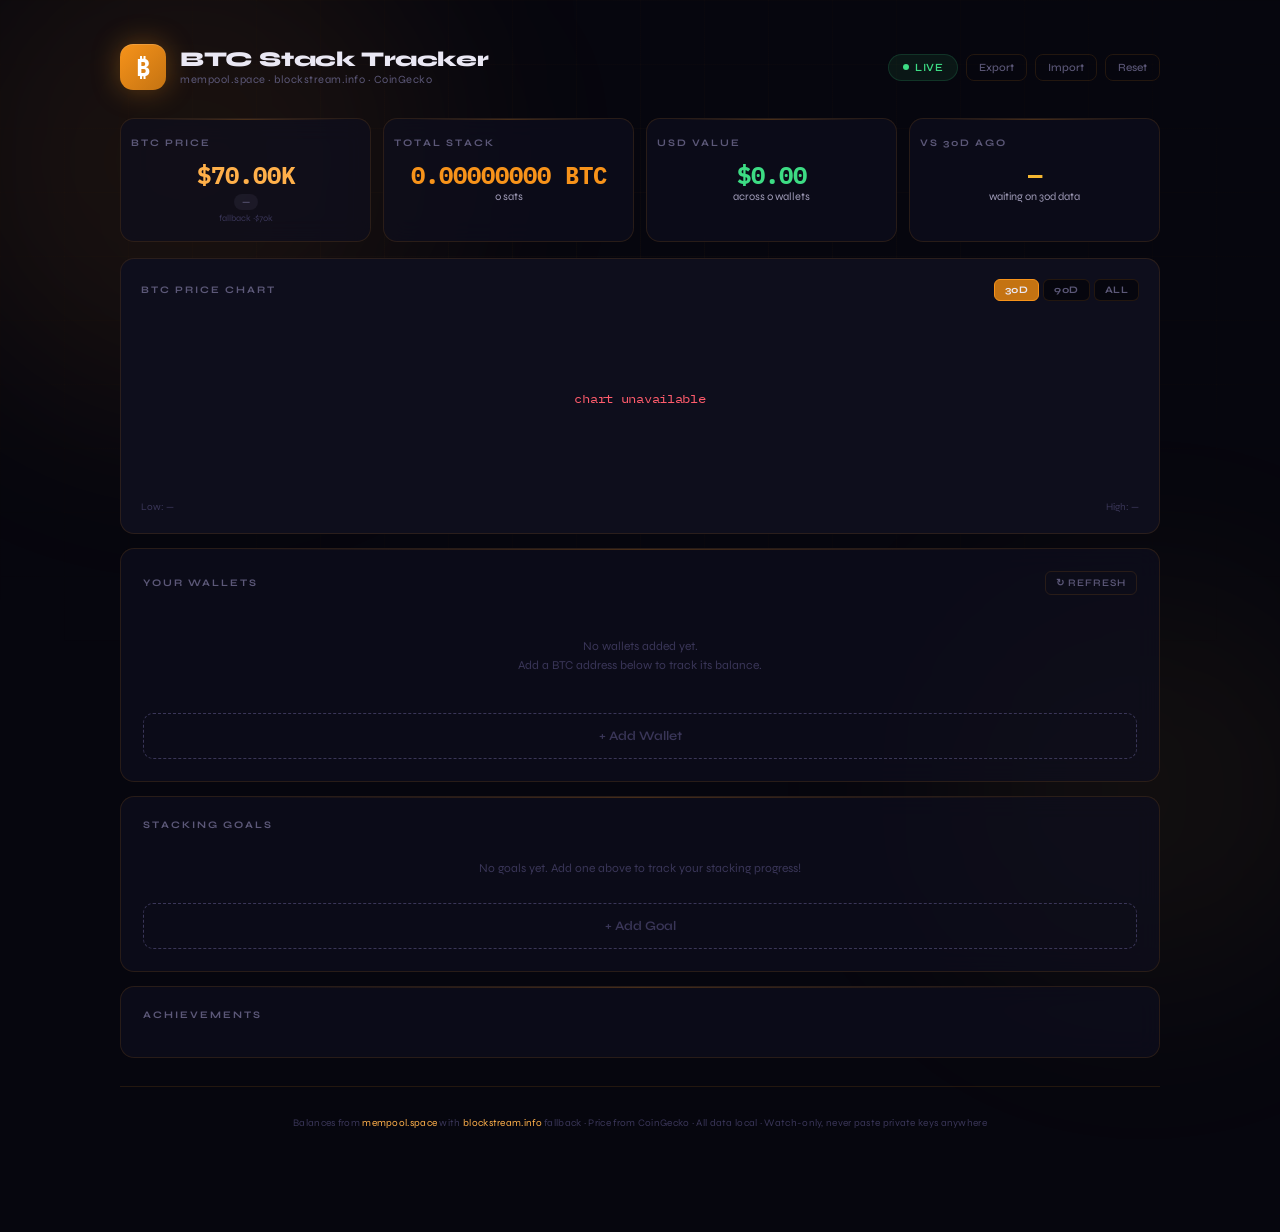
==== btc-tracker.html @ 1e324beb "Add files via upload" ====
<!DOCTYPE html>
<html lang="en">
<head>
<meta charset="UTF-8">
<meta name="viewport" content="width=device-width, initial-scale=1.0">
<meta name="theme-color" content="#06060e">
<title>BTC Wallet Tracker — Stack Tracker</title>
<link rel="manifest" href='data:application/manifest+json,{"name":"BTC Wallet Tracker","short_name":"BTC Stack","start_url":".","display":"standalone","background_color":"%2306060e","theme_color":"%23f7931a","icons":[{"src":"data:image/svg+xml;utf8,<svg xmlns=%22http://www.w3.org/2000/svg%22 viewBox=%220 0 192 192%22><rect width=%22192%22 height=%22192%22 rx=%2240%22 fill=%22%23f7931a%22/><text x=%2296%22 y=%22134%22 font-family=%22monospace%22 font-size=%22110%22 font-weight=%22700%22 fill=%22white%22 text-anchor=%22middle%22>₿</text></svg>","sizes":"192x192","type":"image/svg+xml"}]}'>
<link rel="icon" href='data:image/svg+xml,<svg xmlns=%22http://www.w3.org/2000/svg%22 viewBox=%220 0 100 100%22><rect width=%22100%22 height=%22100%22 rx=%2220%22 fill=%22%23f7931a%22/><text x=%2250%22 y=%2270%22 font-family=%22monospace%22 font-size=%2260%22 font-weight=%22700%22 fill=%22white%22 text-anchor=%22middle%22>₿</text></svg>'>
<link rel="preconnect" href="https://fonts.googleapis.com">
<link href="https://fonts.googleapis.com/css2?family=Syne:wght@400;500;600;700;800&family=IBM+Plex+Mono:wght@400;500;600;700&display=swap" rel="stylesheet">
<style>
*,*::before,*::after{margin:0;padding:0;box-sizing:border-box}
:root{
  --bg:#06060e;--bg2:#0e0e1c;--bg3:#141428;--bg4:#1c1c36;
  --glass:rgba(14,14,30,.72);--glass2:rgba(20,20,42,.6);
  --btc:#f7931a;--btc-soft:#ffb04a;--btc-deep:#c47312;
  --btc-glow:rgba(247,147,26,.2);--btc-glow-s:rgba(247,147,26,.35);
  --cyan:#42e8d5;--green:#3ddc84;--amber:#f5b731;--amber-glow:rgba(245,183,49,.12);
  --red:#ff5c6c;--text:#eae8f4;--text2:#a09cb8;--text3:#5c5878;--text4:#3a3658;
  --border:rgba(247,147,26,.12);--border2:rgba(247,147,26,.22);
  --r:14px;--r-sm:10px;--r-xs:6px;
}
html{font-size:16px}
body{font-family:'Syne',sans-serif;background:var(--bg);color:var(--text);min-height:100vh;overflow-x:hidden;-webkit-font-smoothing:antialiased}
.bg-grid{
  position:fixed;top:0;left:0;width:100%;height:100%;z-index:0;pointer-events:none;
  background-image:linear-gradient(rgba(247,147,26,.03) 1px,transparent 1px),linear-gradient(90deg,rgba(247,147,26,.03) 1px,transparent 1px);
  background-size:64px 64px;mask-image:radial-gradient(ellipse 70% 60% at 50% 30%,black,transparent);
}
.bg-orb{position:fixed;border-radius:50%;filter:blur(100px);z-index:0;pointer-events:none;animation:orbF 20s ease-in-out infinite alternate;will-change:transform}
.bg-orb.a{width:500px;height:500px;top:-10%;left:-5%;background:rgba(247,147,26,.08)}
.bg-orb.b{width:400px;height:400px;bottom:-10%;right:-5%;background:rgba(245,183,49,.05);animation-delay:-10s}
body.hidden .bg-orb{animation-play-state:paused}
@keyframes orbF{0%{transform:translate(0,0)}100%{transform:translate(40px,30px)}}
.app{position:relative;z-index:1;max-width:1080px;margin:0 auto;padding:24px 20px 100px}

.header{display:flex;align-items:center;justify-content:space-between;padding:20px 0 28px;flex-wrap:wrap;gap:12px;animation:fs .6s ease both}
@keyframes fs{from{opacity:0;transform:translateY(12px)}to{opacity:1;transform:translateY(0)}}
.logo{display:flex;align-items:center;gap:14px}
.logo-mark{
  width:46px;height:46px;border-radius:13px;
  background:linear-gradient(135deg,var(--btc),var(--btc-deep));
  display:flex;align-items:center;justify-content:center;
  box-shadow:0 0 28px var(--btc-glow-s),inset 0 1px 0 rgba(255,255,255,.15);
}
.logo-mark span{font-family:'IBM Plex Mono',monospace;font-weight:700;font-size:24px;color:#fff}
.logo-title{font-weight:800;font-size:21px;letter-spacing:-.4px;line-height:1.1}
.logo-title small{display:block;font-weight:400;font-size:11px;color:var(--text3);letter-spacing:.5px;margin-top:2px}
.header-r{display:flex;align-items:center;gap:8px;flex-wrap:wrap}
.live-pill{display:flex;align-items:center;gap:6px;font-size:11px;font-weight:600;color:var(--green);background:rgba(61,220,132,.08);padding:6px 14px;border-radius:20px;border:1px solid rgba(61,220,132,.15);letter-spacing:.5px;text-transform:uppercase}
.live-dot{width:6px;height:6px;border-radius:50%;background:var(--green);animation:blink 2s infinite}
@keyframes blink{0%,100%{opacity:1}50%{opacity:.2}}
.hbtn{background:none;border:1px solid var(--border);color:var(--text3);padding:6px 12px;border-radius:8px;font-size:11px;cursor:pointer;font-family:'Syne',sans-serif;font-weight:500;transition:all .2s}
.hbtn:hover{border-color:var(--btc);color:var(--text)}
.hbtn.danger:hover{border-color:var(--red);color:var(--red)}

.g{background:var(--glass);border:1px solid var(--border);border-radius:var(--r);padding:22px;position:relative;overflow:hidden;backdrop-filter:blur(12px);-webkit-backdrop-filter:blur(12px);transition:border-color .3s,box-shadow .3s}
.g:hover{border-color:var(--border2);box-shadow:0 4px 30px rgba(0,0,0,.15)}
.g::after{content:'';position:absolute;top:0;left:0;right:0;height:1px;background:linear-gradient(90deg,transparent 10%,rgba(247,147,26,.25) 50%,transparent 90%)}
.g-t{font-size:10px;text-transform:uppercase;letter-spacing:2px;color:var(--text3);font-weight:700;margin-bottom:14px;display:flex;justify-content:space-between;align-items:center;gap:8px}

.st{animation:fs .5s ease both}
.st:nth-child(1){animation-delay:.05s}.st:nth-child(2){animation-delay:.1s}
.st:nth-child(3){animation-delay:.15s}.st:nth-child(4){animation-delay:.2s}

.stats{display:grid;grid-template-columns:repeat(4,1fr);gap:12px;margin-bottom:16px}
@media(max-width:700px){.stats{grid-template-columns:1fr 1fr}}
.stat{text-align:center;padding:18px 10px}
.sv{font-family:'IBM Plex Mono',monospace;font-size:24px;font-weight:700;margin:5px 0 3px;line-height:1;word-break:break-word}
.sv.cp{color:var(--btc-soft)}.sv.ca{color:var(--green)}.sv.cpo{color:var(--btc)}.sv.ce{color:var(--amber)}
.ss{font-size:11px;color:var(--text2);font-weight:400}
.sb{display:inline-block;font-size:10px;font-weight:600;padding:2px 8px;border-radius:10px;margin-top:4px}
.sb.up{color:var(--green);background:rgba(61,220,132,.1)}
.sb.down{color:var(--red);background:rgba(255,92,108,.1)}
.sb.ne{color:var(--text3);background:rgba(92,88,120,.15)}
.pts{font-size:9px;color:var(--text4);margin-top:3px}

/* Chart */
.chart-wrap{background:var(--bg2);border:1px solid var(--border);border-radius:var(--r);padding:20px;margin-bottom:14px}
.chart-head{display:flex;justify-content:space-between;align-items:center;margin-bottom:12px;flex-wrap:wrap;gap:8px}
.chart-tabs{display:flex;gap:4px}
.chart-tab{background:var(--bg);border:1px solid var(--border);color:var(--text3);padding:4px 10px;border-radius:var(--r-xs);font-size:10px;cursor:pointer;font-family:'Syne',sans-serif;font-weight:700;text-transform:uppercase;letter-spacing:.5px;transition:all .2s}
.chart-tab:hover{color:var(--text)}
.chart-tab.on{background:var(--btc-deep);border-color:var(--btc);color:var(--text)}
.chart-svg{width:100%;height:180px;display:block}
.chart-info{display:flex;justify-content:space-between;font-size:10px;color:var(--text4);margin-top:8px}

/* Wallets */
.wlist{display:flex;flex-direction:column;gap:10px;margin-top:10px}
.wi{background:var(--bg2);border:1px solid var(--border);border-radius:var(--r-sm);padding:14px;transition:border-color .2s}
.wi:hover{border-color:var(--border2)}
.wi.err{border-color:rgba(255,92,108,.3);background:rgba(255,92,108,.04)}
.wt{display:flex;justify-content:space-between;align-items:flex-start;gap:10px;margin-bottom:6px}
.wn{font-weight:700;font-size:14px;cursor:pointer;padding:2px 6px;border:1px solid transparent;border-radius:var(--r-xs);transition:border-color .2s}
.wn:hover{border-color:var(--text4)}
.wb{display:flex;gap:4px;flex-shrink:0}
.waddr{font-family:'IBM Plex Mono',monospace;font-size:10px;color:var(--text3);word-break:break-all;margin-bottom:10px;line-height:1.4}
.wbal{display:flex;justify-content:space-between;align-items:center;padding-top:8px;border-top:1px solid var(--border)}
.wbal-btc{font-family:'IBM Plex Mono',monospace;font-size:15px;font-weight:700;color:var(--btc-soft)}
.wbal-usd{font-family:'IBM Plex Mono',monospace;font-size:12px;color:var(--text3)}
.wbal-status{font-size:9px;text-transform:uppercase;letter-spacing:1px;color:var(--text4);font-weight:700;margin-top:4px}
.wbal-status.loading{color:var(--btc)}
.wbal-status.ok{color:var(--green)}
.wbal-status.err{color:var(--red)}
.spin{display:inline-block;width:10px;height:10px;border:1.5px solid var(--btc);border-top-color:transparent;border-radius:50%;animation:spin 1s linear infinite;margin-right:4px;vertical-align:middle}
@keyframes spin{to{transform:rotate(360deg)}}

.wform{background:var(--bg2);border:1px dashed var(--text4);border-radius:var(--r-sm);padding:14px;margin-top:10px}
.wform.open{border-color:var(--btc);border-style:solid}
.wform-fields{display:flex;flex-direction:column;gap:8px}
input[type="number"],input[type="text"]{
  background:var(--bg);border:1px solid var(--border);border-radius:var(--r-sm);
  padding:11px 14px;color:var(--text);font-family:'IBM Plex Mono',monospace;font-size:13px;
  outline:none;transition:border-color .25s,box-shadow .25s;width:100%;
}
input[type="text"].label-input{font-family:'Syne',sans-serif}
input:focus{border-color:var(--btc);box-shadow:0 0 0 3px var(--btc-glow)}
input::placeholder{color:var(--text4)}
.wform-actions{display:flex;gap:6px;justify-content:flex-end;margin-top:4px}

.btn{padding:11px 20px;border:none;border-radius:var(--r-sm);cursor:pointer;font-family:'Syne',sans-serif;font-weight:700;font-size:12px;letter-spacing:.3px;transition:all .2s;white-space:nowrap}
.bp{background:linear-gradient(135deg,var(--btc),var(--btc-deep));color:#fff;box-shadow:0 2px 16px var(--btc-glow)}
.bp:hover{transform:translateY(-1px);box-shadow:0 6px 24px var(--btc-glow-s)}
.bs{padding:7px 12px;font-size:10px;border-radius:var(--r-xs)}
.bo{background:transparent;border:1px solid var(--border);color:var(--text2)}
.bo:hover{border-color:var(--btc);color:var(--text)}
.bd{background:rgba(255,92,108,.08);border:1px solid rgba(255,92,108,.15);color:var(--red)}
.bd:hover{background:rgba(255,92,108,.18)}

.wadd-btn{border:1px dashed var(--text4);background:transparent;border-radius:var(--r-sm);padding:14px;text-align:center;color:var(--text4);cursor:pointer;font-size:13px;font-weight:600;transition:all .25s;margin-top:10px;width:100%;font-family:'Syne',sans-serif}
.wadd-btn:hover{border-color:var(--btc);color:var(--btc)}
.wempty{text-align:center;color:var(--text4);font-size:12px;padding:28px 10px;line-height:1.6}

.refresh-btn{background:none;border:1px solid var(--border);color:var(--text3);padding:5px 10px;border-radius:var(--r-xs);font-size:10px;cursor:pointer;font-family:'Syne',sans-serif;font-weight:600;transition:all .2s;text-transform:uppercase;letter-spacing:1px;display:flex;align-items:center;gap:5px}
.refresh-btn:hover{border-color:var(--btc);color:var(--text)}
.refresh-btn:disabled{opacity:.5;cursor:not-allowed}

/* Goals */
.gw{display:flex;flex-direction:column;gap:10px;margin-top:8px}
.gi{background:var(--bg2);border:1px solid var(--border);border-radius:var(--r-sm);padding:16px;transition:border-color .2s}
.gi:hover{border-color:var(--border2)}
.gt{display:flex;justify-content:space-between;align-items:center;margin-bottom:10px}
.gn{font-weight:700;font-size:14px;cursor:pointer;padding:2px 8px;border:1px solid transparent;border-radius:var(--r-xs);transition:border-color .2s}
.gn:hover{border-color:var(--text4)}
.gb{display:flex;gap:4px}
.gtr{height:6px;background:var(--bg);border-radius:3px;overflow:hidden;margin-bottom:8px}
.gf{height:100%;border-radius:3px;transition:width .6s cubic-bezier(.22,1,.36,1);background:linear-gradient(90deg,var(--btc),var(--amber))}
.gf.dn{background:linear-gradient(90deg,var(--green),#6ee7b7)}
.ginfo{display:flex;justify-content:space-between;font-size:11px;color:var(--text2)}
.gpct{font-weight:700}.gpct.ok{color:var(--green)}
.gmeta{font-size:11px;color:var(--text4);margin-top:5px;line-height:1.5}
.gmeta .gc{color:var(--amber);font-family:'IBM Plex Mono',monospace;font-weight:500}
.gmeta .gd{color:var(--green);font-weight:600}

/* Achievements */
.ag{display:grid;grid-template-columns:repeat(auto-fill,minmax(94px,1fr));gap:8px;margin-top:10px}
.ac{background:var(--bg2);border:1px solid var(--border);border-radius:var(--r-sm);padding:14px 6px 12px;text-align:center;transition:all .35s;position:relative}
.ac.on{border-color:var(--amber);background:rgba(245,183,49,.04);box-shadow:0 0 16px var(--amber-glow)}
.ac.off{opacity:.25;filter:grayscale(.5)}
.ae{font-size:26px;line-height:1;margin-bottom:4px}
.al{font-size:9px;color:var(--text3);font-weight:600;text-transform:uppercase;letter-spacing:.5px}
.av{font-family:'IBM Plex Mono',monospace;font-size:10px;color:var(--amber);font-weight:600;margin-top:2px}
.ac.on .al{color:var(--text)}
.ack{position:absolute;top:-5px;right:-5px;width:18px;height:18px;background:var(--amber);border-radius:50%;font-size:9px;font-weight:700;display:flex;align-items:center;justify-content:center;color:var(--bg);box-shadow:0 2px 8px var(--amber-glow)}

/* Modal */
.mbg{display:none;position:fixed;top:0;left:0;width:100%;height:100%;background:rgba(0,0,0,.65);z-index:100;align-items:center;justify-content:center;backdrop-filter:blur(6px);-webkit-backdrop-filter:blur(6px)}
.mbg.open{display:flex}
.mbox{background:var(--bg3);border:1px solid var(--border2);border-radius:var(--r);padding:28px;width:92%;max-width:380px;animation:fs .25s ease}
.mbox h3{font-size:16px;font-weight:700;margin-bottom:18px}
.mbox .fd{margin-bottom:12px}
.fl{font-size:11px;color:var(--text2);margin-bottom:5px;font-weight:500;letter-spacing:.3px;display:block}
.mf{display:flex;gap:8px;justify-content:flex-end;margin-top:22px}

/* Toast */
.toast{position:fixed;bottom:28px;left:50%;z-index:200;background:var(--bg4);border:1px solid var(--amber);border-radius:var(--r);padding:14px 24px;display:flex;align-items:center;gap:12px;transform:translate(-50%,80px);opacity:0;transition:all .45s cubic-bezier(.22,1,.36,1);box-shadow:0 12px 40px rgba(0,0,0,.5);max-width:90vw}
.toast.pop{transform:translate(-50%,0);opacity:1}
.ti{font-size:28px}.tm{font-size:13px;font-weight:600}

.foot{text-align:center;padding:28px 0 0;font-size:10px;color:var(--text4);border-top:1px solid var(--border);margin-top:28px;line-height:1.7;letter-spacing:.3px}
.foot a{color:var(--btc-soft);text-decoration:none}
.foot a:hover{text-decoration:underline}

@media(max-width:600px){
  .sv{font-size:18px}
  .ag{grid-template-columns:repeat(auto-fill,minmax(78px,1fr))}
  .app{padding:16px 14px 80px}
}
</style>
</head>
<body>
<div class="bg-grid"></div>
<div class="bg-orb a"></div>
<div class="bg-orb b"></div>
<div class="app">

  <header class="header">
    <div class="logo">
      <div class="logo-mark"><span>₿</span></div>
      <div class="logo-title">BTC Stack Tracker<small>mempool.space · blockstream.info · CoinGecko</small></div>
    </div>
    <div class="header-r">
      <div class="live-pill"><div class="live-dot"></div>Live</div>
      <button class="hbtn" onclick="exportData()">Export</button>
      <button class="hbtn" onclick="document.getElementById('importFile').click()">Import</button>
      <input type="file" id="importFile" accept=".json,application/json" style="display:none" onchange="importData(event)">
      <button class="hbtn danger" onclick="resetAll()">Reset</button>
    </div>
  </header>

  <div class="stats">
    <div class="g stat st">
      <div class="g-t">BTC Price</div>
      <div class="sv cp" id="vP">—</div>
      <div id="vPB" class="sb ne">loading</div>
      <div class="pts" id="vPT">connecting…</div>
    </div>
    <div class="g stat st">
      <div class="g-t">Total Stack</div>
      <div class="sv cpo" id="vS">0 BTC</div>
      <div class="ss" id="vSS">0 sats</div>
    </div>
    <div class="g stat st">
      <div class="g-t">USD Value</div>
      <div class="sv ca" id="vU">$0.00</div>
      <div class="ss" id="vUW">across 0 wallets</div>
    </div>
    <div class="g stat st">
      <div class="g-t">vs 30d Ago</div>
      <div class="sv ce" id="vC">—</div>
      <div class="ss" id="vCS">based on holdings now</div>
    </div>
  </div>

  <div class="chart-wrap st">
    <div class="chart-head">
      <div class="g-t" style="margin:0">BTC Price Chart</div>
      <div class="chart-tabs">
        <button class="chart-tab on" data-range="30" onclick="loadChart(30)">30d</button>
        <button class="chart-tab" data-range="90" onclick="loadChart(90)">90d</button>
        <button class="chart-tab" data-range="max" onclick="loadChart('max')">All</button>
      </div>
    </div>
    <svg class="chart-svg" id="priceChart" viewBox="0 0 800 180" preserveAspectRatio="none"></svg>
    <div class="chart-info">
      <span id="chartLow">Low: —</span>
      <span id="chartHigh">High: —</span>
    </div>
  </div>

  <div class="g st" style="margin-bottom:14px">
    <div class="g-t">
      <span>Your Wallets</span>
      <button class="refresh-btn" id="refreshBtn" onclick="refreshAll()">↻ Refresh</button>
    </div>
    <div id="walletList" class="wlist"></div>
    <div id="walletEmpty" class="wempty">No wallets added yet.<br>Add a BTC address below to track its balance.</div>
    <button class="wadd-btn" id="waddBtn" onclick="showAddWallet()">+ Add Wallet</button>
    <div class="wform" id="wform" style="display:none">
      <div class="wform-fields">
        <div>
          <label class="fl">Bitcoin Address</label>
          <input type="text" id="waAddr" placeholder="bc1... / 1... / 3...">
        </div>
        <div>
          <label class="fl">Label (optional)</label>
          <input type="text" id="waLabel" class="label-input" placeholder="e.g. Cold Storage, Hardware Wallet">
        </div>
        <div class="wform-actions">
          <button class="btn bs bo" onclick="hideAddWallet()">Cancel</button>
          <button class="btn bs bp" onclick="saveWallet()">Add Wallet</button>
        </div>
      </div>
    </div>
    <div id="walletNote" style="font-size:10px;color:var(--text4);margin-top:12px;line-height:1.5;display:none">Balances refresh automatically every 5 minutes. Click ↻ Refresh to update now.</div>
  </div>

  <div class="g st" style="margin-bottom:14px">
    <div class="g-t">Stacking Goals</div>
    <div class="gw" id="gW"></div>
    <button class="wadd-btn" onclick="addGoal()">+ Add Goal</button>
  </div>

  <div class="g st" style="margin-bottom:16px">
    <div class="g-t">Achievements</div>
    <div class="ag" id="aG"></div>
  </div>

  <div class="foot">
    Balances from <a href="https://mempool.space" target="_blank" rel="noopener">mempool.space</a> with <a href="https://blockstream.info" target="_blank" rel="noopener">blockstream.info</a> fallback · Price from CoinGecko · All data local · Watch-only, never paste private keys anywhere
  </div>
</div>

<div class="mbg" id="modal">
  <div class="mbox">
    <h3 id="mT">Edit Goal</h3>
    <div class="fd"><label class="fl">Goal Name</label><input type="text" id="mN" placeholder="e.g. Stack to 1 BTC"></div>
    <div class="fd"><label class="fl">Target BTC</label><input type="number" id="mA" placeholder="e.g. 1" min="0" step="any"></div>
    <div class="mf">
      <button class="btn bo" onclick="closeModal()">Cancel</button>
      <button class="btn bp" onclick="saveModal()">Save</button>
    </div>
  </div>
</div>

<div class="toast" id="toast">
  <div class="ti" id="tI">🏆</div>
  <div class="tm" id="tM">Achievement Unlocked!</div>
</div>

<script>
const KEY='btc_stack_v1';
let S={wallets:[],goals:[],unlocked:[],price:0,priceChg30:0,priceThen:0};
let chartData=null,chartRange=30;

function load(){try{const r=localStorage.getItem(KEY);if(r){const d=JSON.parse(r);Object.assign(S,d);if(!S.wallets)S.wallets=[];if(!S.goals)S.goals=[];if(!S.unlocked)S.unlocked=[]}}catch(e){}}
function save(){try{localStorage.setItem(KEY,JSON.stringify({wallets:S.wallets,goals:S.goals,unlocked:S.unlocked}))}catch(e){}}

function validAddr(a){
  if(!a)return false;
  const t=a.trim();
  return /^(bc1[a-z0-9]{25,87}|[13][1-9A-HJ-NP-Za-km-z]{25,34})$/.test(t);
}

function fBTC(sats){
  if(!isFinite(sats)||sats<0)return'0 BTC';
  const btc=sats/1e8;
  if(btc>=1)return btc.toFixed(4)+' BTC';
  if(btc>=0.001)return btc.toFixed(6)+' BTC';
  return btc.toFixed(8)+' BTC';
}
function fSats(sats){if(!isFinite(sats))return'—';return Math.round(sats).toLocaleString()+' sats'}
function fU(n){
  if(!isFinite(n))return'—';
  if(n>=1e6)return'$'+(n/1e6).toFixed(2)+'M';
  if(n>=1e3)return'$'+(n/1e3).toFixed(2)+'K';
  return'$'+n.toFixed(2);
}
function shortAddr(a){if(!a)return'';if(a.length<=20)return a;return a.slice(0,10)+'…'+a.slice(-8)}

/* ── Price ── */
const PRICE_APIS=[
  {url:'https://api.coingecko.com/api/v3/simple/price?ids=bitcoin&vs_currencies=usd',get:d=>d.bitcoin?.usd||0},
];
async function fetchPrice(){
  const ts=document.getElementById('vPT');
  for(const api of PRICE_APIS){
    try{
      const ac=new AbortController(),t=setTimeout(()=>ac.abort(),15000);
      const r=await fetch(api.url,{signal:ac.signal,cache:'no-store'});
      clearTimeout(t);
      if(!r.ok)continue;
      const d=await r.json(),p=api.get(d);
      if(p>0){S.price=p;ts.textContent='updated '+new Date().toLocaleTimeString();render();return}
    }catch(e){}
  }
  if(S.price<=0){S.price=70000;ts.textContent='fallback ~$70k'}
  else ts.textContent='cached · retrying';
  render();
}

async function fetchChange30d(){
  try{
    const ac=new AbortController(),t=setTimeout(()=>ac.abort(),15000);
    const r=await fetch('https://api.coingecko.com/api/v3/coins/bitcoin/market_chart?vs_currency=usd&days=30&interval=daily',{signal:ac.signal,cache:'no-store'});
    clearTimeout(t);
    if(!r.ok)return;
    const d=await r.json(),prices=d.prices||[];
    if(prices.length>=2){
      const first=prices[0][1],last=prices[prices.length-1][1];
      if(first>0){S.priceChg30=(last-first)/first*100;S.priceThen=first;render()}
    }
  }catch(e){}
}

async function loadChart(days){
  chartRange=days;
  document.querySelectorAll('.chart-tab').forEach(b=>b.classList.toggle('on',b.dataset.range===String(days)));
  const svg=document.getElementById('priceChart');
  svg.innerHTML='<text x="400" y="90" text-anchor="middle" fill="#5c5878" font-family="IBM Plex Mono" font-size="11">loading…</text>';
  try{
    const ac=new AbortController(),t=setTimeout(()=>ac.abort(),15000);
    const r=await fetch(`https://api.coingecko.com/api/v3/coins/bitcoin/market_chart?vs_currency=usd&days=${days}`,{signal:ac.signal,cache:'no-store'});
    clearTimeout(t);
    if(!r.ok)throw 0;
    const d=await r.json();
    chartData=d.prices||[];
    renderChart();
  }catch(e){
    svg.innerHTML='<text x="400" y="90" text-anchor="middle" fill="#ff5c6c" font-family="IBM Plex Mono" font-size="11">chart unavailable</text>';
  }
}

function renderChart(){
  if(!chartData||!chartData.length)return;
  const svg=document.getElementById('priceChart'),W=800,H=180,P=8;
  const prices=chartData.map(p=>p[1]),min=Math.min(...prices),max=Math.max(...prices),range=max-min||1;
  const x=i=>P+(i/(chartData.length-1))*(W-2*P);
  const y=v=>H-P-((v-min)/range)*(H-2*P);
  const pts=chartData.map((p,i)=>x(i)+','+y(p[1])).join(' ');
  const area=`M ${x(0)},${H-P} L ${chartData.map((p,i)=>x(i)+','+y(p[1])).join(' L ')} L ${x(chartData.length-1)},${H-P} Z`;
  const up=prices[prices.length-1]>=prices[0];
  const col=up?'#3ddc84':'#ff5c6c',fill=up?'rgba(61,220,132,.25)':'rgba(255,92,108,.25)';
  svg.innerHTML=`<defs><linearGradient id="gradC" x1="0" x2="0" y1="0" y2="1"><stop offset="0%" stop-color="${fill}"/><stop offset="100%" stop-color="${fill.replace(/[\d\.]+\)$/,'0)')}"/></linearGradient></defs><path d="${area}" fill="url(#gradC)"/><polyline points="${pts}" fill="none" stroke="${col}" stroke-width="1.5" stroke-linejoin="round"/>`;
  document.getElementById('chartLow').textContent='Low: '+fU(min);
  document.getElementById('chartHigh').textContent='High: '+fU(max);
}

/* ── Wallet Balance Fetching ── */
const BAL_APIS=[
  {name:'mempool.space',url:a=>`https://mempool.space/api/address/${a}`,parse:d=>{const c=d.chain_stats,m=d.mempool_stats;return(c.funded_txo_sum-c.spent_txo_sum)+(m.funded_txo_sum-m.spent_txo_sum)}},
  {name:'blockstream.info',url:a=>`https://blockstream.info/api/address/${a}`,parse:d=>{const c=d.chain_stats,m=d.mempool_stats;return(c.funded_txo_sum-c.spent_txo_sum)+(m.funded_txo_sum-m.spent_txo_sum)}},
];

async function fetchWalletBalance(addr){
  for(const api of BAL_APIS){
    try{
      const ac=new AbortController(),t=setTimeout(()=>ac.abort(),12000);
      const r=await fetch(api.url(addr),{signal:ac.signal,cache:'no-store'});
      clearTimeout(t);
      if(!r.ok)continue;
      const d=await r.json();
      const sats=api.parse(d);
      if(isFinite(sats))return{sats,source:api.name};
    }catch(e){}
  }
  throw new Error('all APIs failed');
}

let refreshing=false;
async function refreshAll(){
  if(refreshing||!S.wallets.length)return;
  refreshing=true;
  const btn=document.getElementById('refreshBtn');
  btn.disabled=true;btn.innerHTML='<span class="spin"></span> Refreshing…';
  S.wallets.forEach(w=>{w.loading=true;w.error=null});
  renderWallets();
  await Promise.allSettled(S.wallets.map(async w=>{
    try{
      const{sats,source}=await fetchWalletBalance(w.address);
      w.balance=sats;w.lastUpdated=Date.now();w.source=source;w.error=null;
    }catch(e){w.error=e.message||'fetch failed'}
    w.loading=false;
    renderWallets();render();
  }));
  save();
  refreshing=false;
  btn.disabled=false;btn.innerHTML='↻ Refresh';
  renderWallets();render();
}

async function refreshOne(id){
  const w=S.wallets.find(x=>x.id===id);if(!w||w.loading)return;
  w.loading=true;w.error=null;renderWallets();
  try{
    const{sats,source}=await fetchWalletBalance(w.address);
    w.balance=sats;w.lastUpdated=Date.now();w.source=source;w.error=null;
  }catch(e){w.error=e.message||'fetch failed'}
  w.loading=false;save();renderWallets();render();
}

/* ── Wallet Management ── */
function showAddWallet(){
  document.getElementById('wform').style.display='block';
  document.getElementById('waAddr').value='';
  document.getElementById('waLabel').value='';
  setTimeout(()=>document.getElementById('waAddr').focus(),50);
}
function hideAddWallet(){document.getElementById('wform').style.display='none'}

function saveWallet(){
  const addr=document.getElementById('waAddr').value.trim();
  const label=document.getElementById('waLabel').value.trim();
  if(!validAddr(addr)){queueToast('⚠️','Invalid Bitcoin address format');return}
  if(S.wallets.some(w=>w.address===addr)){queueToast('⚠️','Address already added');return}
  const w={id:Date.now(),address:addr,label:label||'Wallet '+(S.wallets.length+1),balance:0,lastUpdated:0,loading:true,error:null};
  S.wallets.push(w);
  save();hideAddWallet();renderWallets();
  (async()=>{
    try{
      const{sats,source}=await fetchWalletBalance(addr);
      w.balance=sats;w.lastUpdated=Date.now();w.source=source;w.error=null;
      queueToast('✅','Added '+w.label+' · '+fBTC(sats));
    }catch(e){w.error='fetch failed';queueToast('⚠️','Added but balance fetch failed')}
    w.loading=false;save();renderWallets();render();
  })();
}

function delWallet(id){
  const w=S.wallets.find(x=>x.id===id);if(!w)return;
  if(!confirm('Remove wallet "'+w.label+'"?'))return;
  S.wallets=S.wallets.filter(x=>x.id!==id);
  save();renderWallets();render();
}

let editingWalletId=null;
function renameWallet(id){
  const w=S.wallets.find(x=>x.id===id);if(!w)return;
  const name=prompt('Rename wallet:',w.label);
  if(name===null)return;
  w.label=name.trim()||w.label;save();renderWallets();
}

function totalSats(){return S.wallets.reduce((s,w)=>s+(w.balance||0),0)}

function renderWallets(){
  const list=document.getElementById('walletList');
  const empty=document.getElementById('walletEmpty');
  const note=document.getElementById('walletNote');
  if(!S.wallets.length){list.innerHTML='';empty.style.display='block';note.style.display='none';return}
  empty.style.display='none';note.style.display='block';
  const p=S.price;
  list.innerHTML=S.wallets.map(w=>{
    const btc=(w.balance||0)/1e8,usd=btc*p;
    const status=w.loading?'<span class="spin"></span>loading':w.error?'⚠ '+w.error:w.lastUpdated?'updated '+new Date(w.lastUpdated).toLocaleTimeString()+(w.source?' · '+w.source:''):'not checked';
    const statusCls=w.loading?'loading':w.error?'err':w.lastUpdated?'ok':'';
    return`<div class="wi ${w.error?'err':''}"><div class="wt"><div class="wn" onclick="renameWallet(${w.id})" title="Click to rename">${w.label}</div><div class="wb"><button class="btn bs bo" onclick="refreshOne(${w.id})" title="Refresh this wallet">↻</button><button class="btn bs bo" onclick="renameWallet(${w.id})" title="Rename">✎</button><button class="btn bs bd" onclick="delWallet(${w.id})" title="Remove">✕</button></div></div><div class="waddr" title="${w.address}">${w.address}</div><div class="wbal"><div><div class="wbal-btc">${fBTC(w.balance||0)}</div><div class="wbal-status ${statusCls}">${status}</div></div><div class="wbal-usd">${fU(usd)}</div></div></div>`;
  }).join('');
}

/* ── Goals ── */
let eI=null;
function addGoal(){S.goals.push({id:Date.now().toString(36),name:'Stack to '+(S.goals.length+1)+' BTC',target:1});save();render()}
function delGoal(i){S.goals.splice(i,1);save();render()}
function editGoal(i){
  eI=i;const g=S.goals[i];
  document.getElementById('mT').textContent='Edit Goal';
  document.getElementById('mN').value=g.name;
  document.getElementById('mA').value=g.target;
  document.getElementById('modal').classList.add('open');
  setTimeout(()=>document.getElementById('mN').focus(),100);
}
function closeModal(){document.getElementById('modal').classList.remove('open');eI=null}
function saveModal(){
  if(eI===null)return;
  S.goals[eI].name=document.getElementById('mN').value.trim()||'Untitled';
  S.goals[eI].target=Math.max(0,parseFloat(document.getElementById('mA').value)||0);
  save();closeModal();render();
}
document.getElementById('modal').addEventListener('click',e=>{if(e.target.id==='modal')closeModal()});
document.getElementById('mA').addEventListener('keydown',e=>{if(e.key==='Enter')saveModal()});

function renderGoals(totalBTC){
  const w=document.getElementById('gW');
  if(!S.goals.length){w.innerHTML='<div class="wempty" style="padding:14px 10px">No goals yet. Add one above to track your stacking progress!</div>';return}
  const p=S.price;
  w.innerHTML=S.goals.map((g,i)=>{
    const pct=g.target>0?Math.min(100,totalBTC/g.target*100):100,done=pct>=100;
    const rem=Math.max(0,g.target-totalBTC);
    return`<div class="gi"><div class="gt"><div class="gn" onclick="editGoal(${i})" title="Click to edit">${g.name}</div><div class="gb"><button class="btn bs bo" onclick="editGoal(${i})">✏️</button><button class="btn bs bd" onclick="delGoal(${i})">✕</button></div></div><div class="gtr"><div class="gf${done?' dn':''}" style="width:${pct}%"></div></div><div class="ginfo"><span>${totalBTC.toFixed(6)} / ${g.target} BTC</span><span class="gpct${done?' ok':''}">${pct.toFixed(2)}%</span></div><div class="gmeta">${done?'<span class="gd">✓ Goal achieved!</span>':'Need <span class="gc">'+rem.toFixed(6)+' BTC ('+fU(rem*p)+')</span> more'}</div></div>`;
  }).join('');
}

/* ── Achievements (thresholds in sats) ── */
const T=[
  {t:1000,e:'🌱',n:'First Sats',p:'~8B wallets possible'},
  {t:10000,e:'🪙',n:'10k Sats',p:'~2.1B'},
  {t:100000,e:'🎯',n:'100k Sats',p:'~210M'},
  {t:210000,e:'🎲',n:'Lucky 21k',p:'~100M'},
  {t:500000,e:'⭐',n:'Half mBTC',p:'~42M'},
  {t:1000000,e:'💫',n:'1M Sats',p:'~21M'},
  {t:2100000,e:'🔮',n:'Double 21',p:'~10M'},
  {t:5000000,e:'🔥',n:'5M Sats',p:'~4.2M'},
  {t:10000000,e:'💠',n:'Deci Coin',p:'~2.1M'},
  {t:21000000,e:'🤘',n:'Rare Sat',p:'~1M'},
  {t:50000000,e:'⚡',n:'Half Coin',p:'~420k'},
  {t:69000000,e:'😏',n:'Nice.',p:'~304k'},
  {t:100000000,e:'🏆',n:'Wholecoiner',p:'~210k'},
  {t:210000000,e:'👑',n:'Rare Whole',p:'~100k'},
  {t:500000000,e:'🚀',n:'Five Bagger',p:'~42k'},
  {t:1000000000,e:'🐋',n:'10 BTC',p:'~21k'},
  {t:2100000000,e:'💎',n:'21 Club',p:'~10k'},
  {t:5000000000,e:'🏔️',n:'50 BTC',p:'~4.2k'},
  {t:10000000000,e:'🌌',n:'Platinum',p:'~2.1k'},
  {t:50000000000,e:'☄️',n:'Meteor',p:'~420'},
  {t:100000000000,e:'🐉',n:'1000 BTC Whale',p:'~210'},
  {t:500000000000,e:'🪐',n:'5k BTC',p:'~42'},
  {t:2100000000000,e:'♾️',n:'Mega Whale',p:'~10'},
];

const toastQueue=[];let toastShowing=false;
function queueToast(i,m){toastQueue.push({i,m});if(!toastShowing)showNextToast()}
function showNextToast(){
  if(!toastQueue.length){toastShowing=false;return}
  toastShowing=true;
  const{i,m}=toastQueue.shift();
  document.getElementById('tI').textContent=i;document.getElementById('tM').textContent=m;
  const t=document.getElementById('toast');t.classList.add('pop');
  setTimeout(()=>{t.classList.remove('pop');setTimeout(showNextToast,400)},3500);
}

let lastAchSats=0;
function checkAch(sats){
  let changed=false;
  T.forEach(a=>{if(sats>=a.t&&!S.unlocked.includes(a.t)){S.unlocked.push(a.t);queueToast(a.e,a.n+' unlocked!');changed=true}});
  if(changed)save();
}
function renderAch(sats){
  document.getElementById('aG').innerHTML=T.map(a=>{
    const on=sats>=a.t;
    const label=a.t<1e8?fSats(a.t):((a.t/1e8)+' BTC');
    return`<div class="ac ${on?'on':'off'}">${on?'<div class="ack">✓</div>':''}<div class="ae">${a.e}</div><div class="al">${a.n}</div><div class="av">${label}</div><div class="av" style="font-size:9px;color:#6b6560;margin-top:2px">${a.p}</div></div>`;
  }).join('');
}

/* ── Render ── */
function render(){
  const p=S.price,sats=totalSats(),btc=sats/1e8,usd=btc*p;
  document.getElementById('vP').textContent=p>0?fU(p):'—';
  const b=document.getElementById('vPB');
  if(S.priceChg30!==0){b.textContent=(S.priceChg30>=0?'+':'')+S.priceChg30.toFixed(2)+'% 30d';b.className='sb '+(S.priceChg30>=0?'up':'down')}
  else{b.textContent='—';b.className='sb ne'}
  document.getElementById('vS').textContent=fBTC(sats);
  document.getElementById('vSS').textContent=fSats(sats);
  document.getElementById('vU').textContent=fU(usd);
  document.getElementById('vUW').textContent='across '+S.wallets.length+' wallet'+(S.wallets.length===1?'':'s');
  if(S.priceThen>0){
    const then=btc*S.priceThen,diff=usd-then,pct=then>0?(diff/then)*100:0;
    document.getElementById('vC').textContent=(diff>=0?'+':'')+fU(Math.abs(diff));
    document.getElementById('vC').style.color=diff>=0?'var(--green)':'var(--red)';
    document.getElementById('vCS').textContent=(pct>=0?'+':'')+pct.toFixed(2)+'% vs 30d ago';
  }else{
    document.getElementById('vC').textContent='—';
    document.getElementById('vCS').textContent='waiting on 30d data';
  }
  renderGoals(btc);
  if(Math.abs(sats-lastAchSats)>Math.max(1000,lastAchSats*0.0005)){renderAch(sats);lastAchSats=sats}
  checkAch(sats);
}

/* ── Export/Import/Reset ── */
function exportData(){
  const blob=new Blob([JSON.stringify({version:1,exportedAt:new Date().toISOString(),data:{wallets:S.wallets,goals:S.goals,unlocked:S.unlocked}},null,2)],{type:'application/json'});
  const url=URL.createObjectURL(blob);
  const a=document.createElement('a');
  a.href=url;a.download='btc-stack-'+new Date().toISOString().slice(0,10)+'.json';
  document.body.appendChild(a);a.click();document.body.removeChild(a);URL.revokeObjectURL(url);
  queueToast('💾','Backup downloaded');
}
function importData(ev){
  const f=ev.target.files[0];if(!f)return;
  const rd=new FileReader();
  rd.onload=e=>{
    try{
      const d=JSON.parse(e.target.result);
      const src=d.data||d;
      if(!confirm('Import will overwrite current data. Continue?')){ev.target.value='';return}
      if(src.wallets)S.wallets=src.wallets.map(w=>({...w,loading:false,error:null}));
      if(src.goals)S.goals=src.goals;
      if(src.unlocked)S.unlocked=src.unlocked;
      save();render();renderWallets();
      refreshAll();
      queueToast('📥','Data imported · refreshing balances');
    }catch(err){queueToast('❌','Invalid backup file')}
    ev.target.value='';
  };
  rd.readAsText(f);
}

function resetAll(){
  if(!confirm('Clear all saved data? This cannot be undone.'))return;
  localStorage.removeItem(KEY);
  S={wallets:[],goals:[],unlocked:[],price:S.price,priceChg30:S.priceChg30,priceThen:S.priceThen};
  lastAchSats=0;
  renderWallets();render();
}

document.addEventListener('visibilitychange',()=>{
  document.body.classList.toggle('hidden',document.hidden);
});

/* ── Init ── */
load();renderWallets();render();
fetchPrice();setInterval(fetchPrice,60000);
fetchChange30d();setInterval(fetchChange30d,3600000);
loadChart(30);
if(S.wallets.length)refreshAll();
setInterval(()=>{if(!document.hidden)refreshAll()},300000);
</script>
</body>
</html>
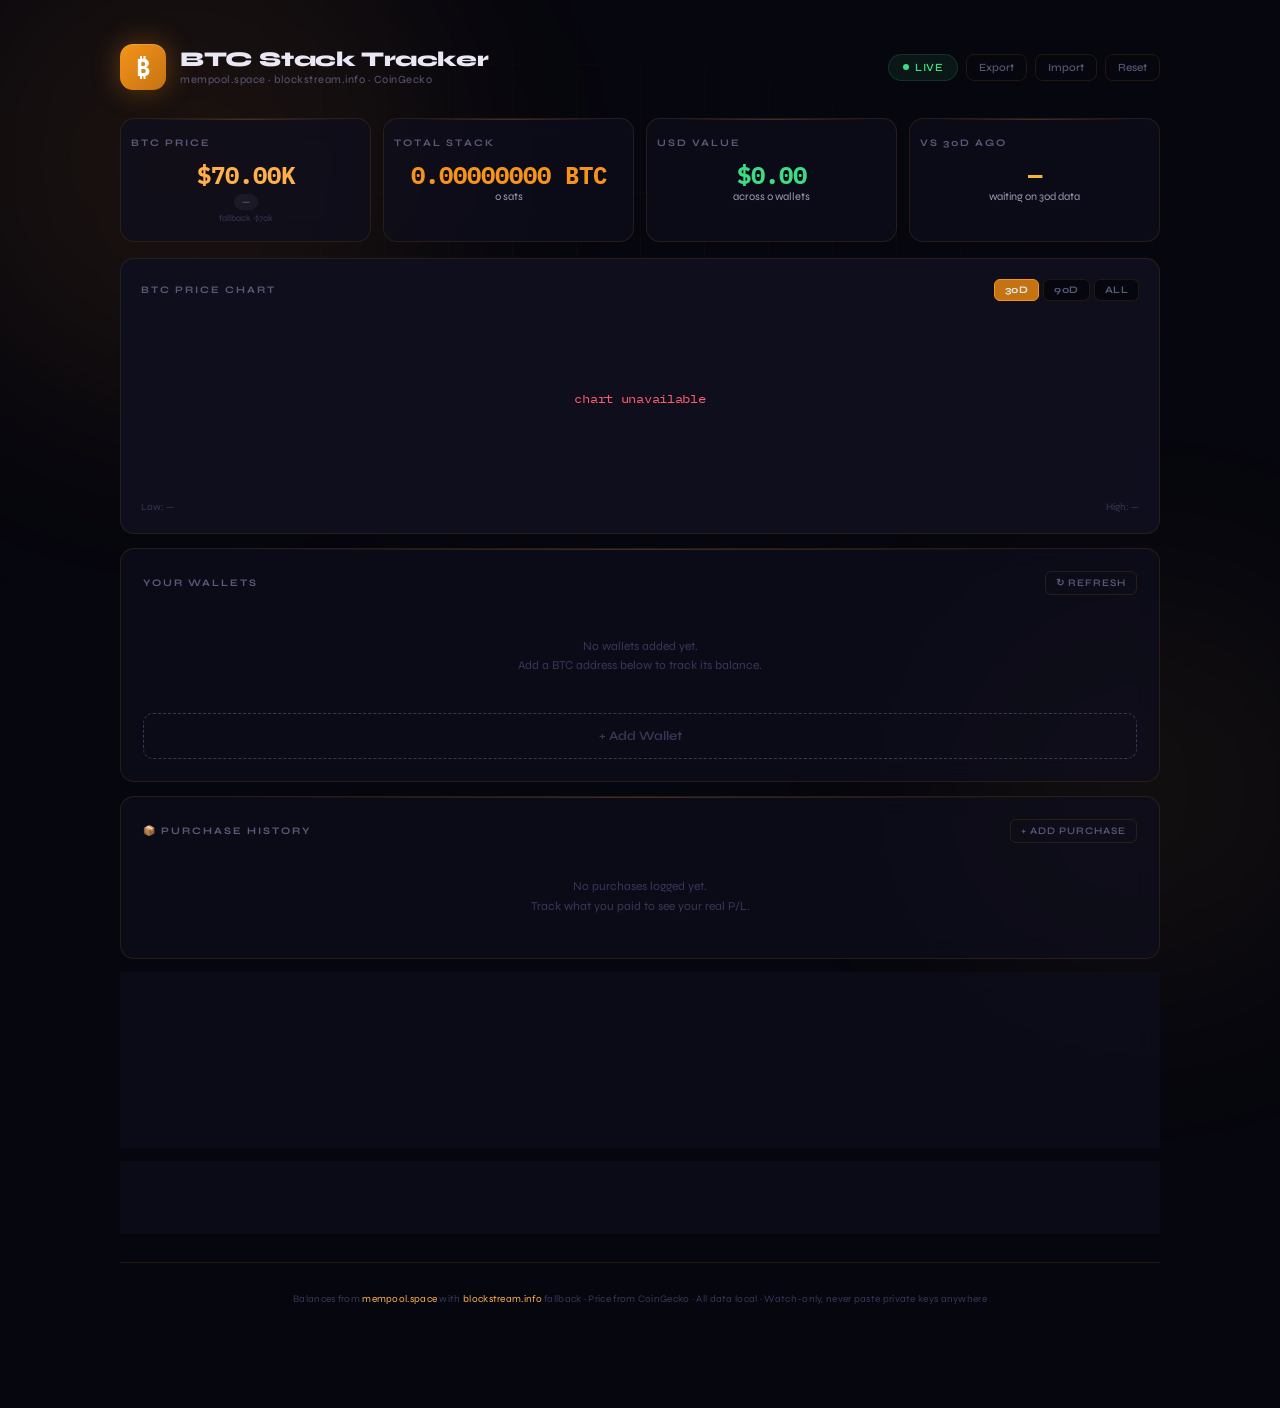
==== commit 233f0a1a: "Update btc-tracker.html" ====
--- a/btc-tracker.html
+++ b/btc-tracker.html
@@ -5,7 +5,6 @@
 <meta name="viewport" content="width=device-width, initial-scale=1.0">
 <meta name="theme-color" content="#06060e">
 <title>BTC Wallet Tracker — Stack Tracker</title>
-<link rel="manifest" href='data:application/manifest+json,{"name":"BTC Wallet Tracker","short_name":"BTC Stack","start_url":".","display":"standalone","background_color":"%2306060e","theme_color":"%23f7931a","icons":[{"src":"data:image/svg+xml;utf8,<svg xmlns=%22http://www.w3.org/2000/svg%22 viewBox=%220 0 192 192%22><rect width=%22192%22 height=%22192%22 rx=%2240%22 fill=%22%23f7931a%22/><text x=%2296%22 y=%22134%22 font-family=%22monospace%22 font-size=%22110%22 font-weight=%22700%22 fill=%22white%22 text-anchor=%22middle%22>₿</text></svg>","sizes":"192x192","type":"image/svg+xml"}]}'>
 <link rel="icon" href='data:image/svg+xml,<svg xmlns=%22http://www.w3.org/2000/svg%22 viewBox=%220 0 100 100%22><rect width=%22100%22 height=%22100%22 rx=%2220%22 fill=%22%23f7931a%22/><text x=%2250%22 y=%2270%22 font-family=%22monospace%22 font-size=%2260%22 font-weight=%22700%22 fill=%22white%22 text-anchor=%22middle%22>₿</text></svg>'>
 <link rel="preconnect" href="https://fonts.googleapis.com">
 <link href="https://fonts.googleapis.com/css2?family=Syne:wght@400;500;600;700;800&family=IBM+Plex+Mono:wght@400;500;600;700&display=swap" rel="stylesheet">
@@ -164,6 +163,39 @@
 .ac.on .al{color:var(--text)}
 .ack{position:absolute;top:-5px;right:-5px;width:18px;height:18px;background:var(--amber);border-radius:50%;font-size:9px;font-weight:700;display:flex;align-items:center;justify-content:center;color:var(--bg);box-shadow:0 2px 8px var(--amber-glow)}
 
+/* Purchase History */
+.purchase-item{display:flex;flex-direction:column;gap:3px;background:var(--bg2);border:1px solid var(--border);border-radius:var(--r-sm);padding:10px 12px;font-size:11px;color:var(--text2)}
+.p-row-main{display:flex;align-items:center;gap:8px;flex-wrap:wrap}
+.p-row-pnl{display:flex;align-items:center;gap:6px;font-size:10px;padding-left:2px;flex-wrap:wrap;padding-top:2px}
+.purchase-item .p-amt{font-family:'IBM Plex Mono',monospace;font-weight:700;color:var(--btc-soft);min-width:90px;font-size:12px}
+.purchase-item .p-date{color:var(--text4);font-family:'IBM Plex Mono',monospace;font-size:10px}
+.purchase-item .p-note{color:var(--text3);flex:1;font-style:italic;font-size:10px}
+.purchase-item .p-btn{background:none;border:none;color:var(--text3);cursor:pointer;font-size:12px;font-weight:700;padding:2px 6px;opacity:.5;transition:opacity .2s}
+.purchase-item .p-btn:hover{opacity:1}
+.purchase-item .p-btn.p-del:hover{color:var(--red)}
+.purchase-item .p-btn.p-edit:hover{color:var(--cyan)}
+.p-basis{color:var(--text4);font-family:'IBM Plex Mono',monospace}
+.p-sep{color:var(--text4)}
+.p-pnl{font-family:'IBM Plex Mono',monospace;font-weight:600}
+.p-pnl.up{color:var(--green)}
+.p-pnl.down{color:var(--red)}
+.pt-row{display:flex;justify-content:space-between;align-items:center;font-size:11px;color:var(--text3)}
+.pt-row > span:first-child{color:var(--text4)}
+.pt-row > span:last-child{font-family:'IBM Plex Mono',monospace;color:var(--btc-soft);font-weight:600}
+.pt-pnl-row{padding-top:6px;border-top:1px solid var(--border);margin-top:4px}
+.pt-pnl-row > span:last-child{font-weight:700}
+.purchase-form{background:var(--bg2);border:1px dashed var(--text4);border-radius:var(--r-sm);padding:14px;margin-bottom:10px}
+.purchase-form.open{border-color:var(--btc);border-style:solid}
+.pf-grid{display:grid;grid-template-columns:1fr 1fr;gap:8px}
+@media(max-width:500px){.pf-grid{grid-template-columns:1fr}}
+.pf-field label{font-size:10px;color:var(--text4);font-weight:700;text-transform:uppercase;letter-spacing:1px;display:block;margin-bottom:4px}
+.pf-field input{width:100%;background:var(--bg);border:1px solid var(--border);border-radius:var(--r-xs);color:var(--text);font-family:'IBM Plex Mono',monospace;font-size:12px;padding:8px 10px;outline:none;transition:border-color .2s}
+.pf-field input[type="text"].label-input{font-family:'Syne',sans-serif}
+.pf-field input:focus{border-color:var(--btc);box-shadow:0 0 0 3px var(--btc-glow)}
+.pf-price-hint{font-size:9px;color:var(--text4);margin-top:3px;font-family:'IBM Plex Mono',monospace}
+.pf-price-hint a{color:var(--btc-soft);cursor:pointer;text-decoration:underline}
+.pf-actions{display:flex;gap:6px;justify-content:flex-end;margin-top:10px}
+
 /* Modal */
 .mbg{display:none;position:fixed;top:0;left:0;width:100%;height:100%;background:rgba(0,0,0,.65);z-index:100;align-items:center;justify-content:center;backdrop-filter:blur(6px);-webkit-backdrop-filter:blur(6px)}
 .mbg.open{display:flex}
@@ -277,6 +309,47 @@
   </div>
 
   <div class="g st" style="margin-bottom:14px">
+    <div class="g-t">
+      <span>📦 Purchase History</span>
+      <button class="refresh-btn" onclick="showAddPurchase()">+ Add Purchase</button>
+    </div>
+    <div class="purchase-form" id="purchaseForm" style="display:none">
+      <div class="pf-grid">
+        <div class="pf-field">
+          <label>BTC Amount</label>
+          <input type="number" id="pAmt" placeholder="0.001" min="0" step="any">
+        </div>
+        <div class="pf-field">
+          <label>Price per BTC (USD)</label>
+          <input type="number" id="pPrice" placeholder="70000" min="0" step="any">
+          <div class="pf-price-hint">Spot now: <a onclick="fillCurrentPrice()" id="pPriceHint">—</a></div>
+        </div>
+        <div class="pf-field">
+          <label>Date</label>
+          <input type="datetime-local" id="pDate">
+        </div>
+        <div class="pf-field">
+          <label>Note (optional)</label>
+          <input type="text" id="pNote" class="label-input" placeholder="e.g. DCA, Coinbase">
+        </div>
+      </div>
+      <div class="pf-actions">
+        <button class="btn bs bo" onclick="hideAddPurchase()">Cancel</button>
+        <button class="btn bs bp" id="pSaveBtn" onclick="savePurchase()">Add Purchase</button>
+      </div>
+    </div>
+    <div id="purchaseList" style="display:flex;flex-direction:column;gap:6px"></div>
+    <div id="purchaseEmpty" style="text-align:center;color:var(--text4);font-size:12px;padding:20px 10px;line-height:1.6">No purchases logged yet.<br>Track what you paid to see your real P/L.</div>
+    <div id="purchaseTotal" style="display:none;margin-top:10px;padding-top:10px;border-top:1px solid var(--border);flex-direction:column;gap:5px">
+      <div class="pt-row"><span>Total BTC Purchased</span><span id="ptTotalBtc">—</span></div>
+      <div class="pt-row"><span>Total Cost Basis</span><span id="ptTotalBasis">—</span></div>
+      <div class="pt-row"><span>Current Value</span><span id="ptTotalCur">—</span></div>
+      <div class="pt-row"><span>Avg Entry Price</span><span id="ptAvgEntry">—</span></div>
+      <div class="pt-row pt-pnl-row"><span>Total P/L</span><span id="ptTotalPnl">—</span></div>
+    </div>
+  </div>
+
+  <div class="g st" style="margin-bottom:14px">
     <div class="g-t">Stacking Goals</div>
     <div class="gw" id="gW"></div>
     <button class="wadd-btn" onclick="addGoal()">+ Add Goal</button>
@@ -311,11 +384,11 @@
 
 <script>
 const KEY='btc_stack_v1';
-let S={wallets:[],goals:[],unlocked:[],price:0,priceChg30:0,priceThen:0};
+let S={wallets:[],purchases:[],goals:[],unlocked:[],price:0,priceChg30:0,priceThen:0};
 let chartData=null,chartRange=30;
 
-function load(){try{const r=localStorage.getItem(KEY);if(r){const d=JSON.parse(r);Object.assign(S,d);if(!S.wallets)S.wallets=[];if(!S.goals)S.goals=[];if(!S.unlocked)S.unlocked=[]}}catch(e){}}
-function save(){try{localStorage.setItem(KEY,JSON.stringify({wallets:S.wallets,goals:S.goals,unlocked:S.unlocked}))}catch(e){}}
+function load(){try{const r=localStorage.getItem(KEY);if(r){const d=JSON.parse(r);Object.assign(S,d);if(!S.wallets)S.wallets=[];if(!S.purchases)S.purchases=[];if(!S.goals)S.goals=[];if(!S.unlocked)S.unlocked=[]}}catch(e){}}
+function save(){try{localStorage.setItem(KEY,JSON.stringify({wallets:S.wallets,purchases:S.purchases,goals:S.goals,unlocked:S.unlocked}))}catch(e){}}
 
 function validAddr(a){
   if(!a)return false;
@@ -517,6 +590,123 @@
     const statusCls=w.loading?'loading':w.error?'err':w.lastUpdated?'ok':'';
     return`<div class="wi ${w.error?'err':''}"><div class="wt"><div class="wn" onclick="renameWallet(${w.id})" title="Click to rename">${w.label}</div><div class="wb"><button class="btn bs bo" onclick="refreshOne(${w.id})" title="Refresh this wallet">↻</button><button class="btn bs bo" onclick="renameWallet(${w.id})" title="Rename">✎</button><button class="btn bs bd" onclick="delWallet(${w.id})" title="Remove">✕</button></div></div><div class="waddr" title="${w.address}">${w.address}</div><div class="wbal"><div><div class="wbal-btc">${fBTC(w.balance||0)}</div><div class="wbal-status ${statusCls}">${status}</div></div><div class="wbal-usd">${fU(usd)}</div></div></div>`;
   }).join('');
+}
+
+/* ── Purchases ── */
+function toLocalISO(d){
+  const pad=n=>String(n).padStart(2,'0');
+  return d.getFullYear()+'-'+pad(d.getMonth()+1)+'-'+pad(d.getDate())+'T'+pad(d.getHours())+':'+pad(d.getMinutes());
+}
+
+let editingPurchaseId=null;
+
+function fillCurrentPrice(){
+  if(S.price>0){document.getElementById('pPrice').value=S.price.toFixed(2)}
+}
+
+function showAddPurchase(){
+  editingPurchaseId=null;
+  document.getElementById('pSaveBtn').textContent='Add Purchase';
+  const f=document.getElementById('purchaseForm');
+  f.style.display='block';f.classList.add('open');
+  document.getElementById('pAmt').value='';
+  document.getElementById('pPrice').value=S.price>0?S.price.toFixed(2):'';
+  document.getElementById('pDate').value=toLocalISO(new Date());
+  document.getElementById('pNote').value='';
+  document.getElementById('pPriceHint').textContent=S.price>0?'$'+S.price.toLocaleString(undefined,{maximumFractionDigits:2})+' (click to use)':'—';
+  setTimeout(()=>document.getElementById('pAmt').focus(),50);
+}
+
+function hideAddPurchase(){
+  document.getElementById('purchaseForm').style.display='none';
+  editingPurchaseId=null;
+}
+
+function editPurchase(id){
+  const p=S.purchases.find(x=>x.id===id);if(!p)return;
+  editingPurchaseId=id;
+  document.getElementById('pSaveBtn').textContent='Update';
+  const f=document.getElementById('purchaseForm');
+  f.style.display='block';f.classList.add('open');
+  document.getElementById('pAmt').value=p.amt;
+  document.getElementById('pPrice').value=p.price;
+  document.getElementById('pDate').value=p.date;
+  document.getElementById('pNote').value=p.note||'';
+  document.getElementById('pPriceHint').textContent=S.price>0?'$'+S.price.toLocaleString(undefined,{maximumFractionDigits:2})+' (click to use)':'—';
+  setTimeout(()=>document.getElementById('pAmt').focus(),50);
+}
+
+function savePurchase(){
+  const amt=parseFloat(document.getElementById('pAmt').value)||0;
+  const price=parseFloat(document.getElementById('pPrice').value)||0;
+  if(amt<=0){queueToast('⚠️','Enter a valid BTC amount');return}
+  if(price<=0){queueToast('⚠️','Enter a valid price per BTC');return}
+  let dateVal=document.getElementById('pDate').value;
+  if(!dateVal)dateVal=toLocalISO(new Date());
+  const note=document.getElementById('pNote').value.trim();
+  if(editingPurchaseId!==null){
+    const p=S.purchases.find(x=>x.id===editingPurchaseId);
+    if(p){p.amt=amt;p.price=price;p.date=dateVal;p.note=note||'Purchase'}
+    queueToast('✏️','Purchase updated');
+  }else{
+    S.purchases.push({id:Date.now(),amt,price,date:dateVal,note:note||'Purchase'});
+    queueToast('📦','Logged '+amt.toFixed(8)+' BTC @ '+fU(price));
+  }
+  S.purchases.sort((a,b)=>new Date(b.date)-new Date(a.date));
+  save();hideAddPurchase();renderPurchases();render();
+}
+
+function delPurchase(id){
+  if(!confirm('Remove this purchase?'))return;
+  S.purchases=S.purchases.filter(p=>p.id!==id);
+  save();renderPurchases();render();
+}
+
+function renderPurchases(){
+  const list=document.getElementById('purchaseList');
+  const empty=document.getElementById('purchaseEmpty');
+  const totalEl=document.getElementById('purchaseTotal');
+  if(!S.purchases||!S.purchases.length){
+    list.innerHTML='';empty.style.display='block';totalEl.style.display='none';return;
+  }
+  empty.style.display='none';totalEl.style.display='flex';
+  const cur=S.price;
+  let totalBtc=0,totalBasis=0,totalCur=0;
+  list.innerHTML=S.purchases.map(p=>{
+    const d=new Date(p.date);
+    const ds=d.toLocaleDateString('en-US',{month:'short',day:'numeric',year:'2-digit'})+' '+d.toLocaleTimeString('en-US',{hour:'2-digit',minute:'2-digit'});
+    const basisValue=p.amt*p.price;
+    const curValue=cur>0?p.amt*cur:0;
+    totalBtc+=p.amt;totalBasis+=basisValue;totalCur+=curValue;
+    let pnlHTML;
+    if(cur<=0){
+      pnlHTML=`<span class="p-basis">@ ${fU(p.price)} = ${fU(basisValue)} cost</span>`;
+    }else{
+      const pnl=curValue-basisValue;
+      const pct=basisValue>0?(pnl/basisValue*100):0;
+      const cls=pnl>=0?'up':'down';
+      const arrow=pnl>=0?'↑':'↓';
+      const sign=pnl>=0?'+':'';
+      pnlHTML=`<span class="p-basis">@ ${fU(p.price)} · ${fU(basisValue)} → ${fU(curValue)}</span><span class="p-sep">·</span><span class="p-pnl ${cls}">${sign}${fU(Math.abs(pnl))} (${sign}${pct.toFixed(1)}%) ${arrow}</span>`;
+    }
+    const btcLabel=p.amt>=0.01?p.amt.toFixed(4)+' BTC':Math.round(p.amt*1e8).toLocaleString()+' sats';
+    return`<div class="purchase-item"><div class="p-row-main"><span class="p-amt">${btcLabel}</span><span class="p-date">${ds}</span><span class="p-note">${p.note||''}</span><button class="p-btn p-edit" onclick="editPurchase(${p.id})" title="Edit">✎</button><button class="p-btn p-del" onclick="delPurchase(${p.id})" title="Remove">✕</button></div><div class="p-row-pnl">${pnlHTML}</div></div>`;
+  }).join('');
+  document.getElementById('ptTotalBtc').textContent=totalBtc.toFixed(8)+' BTC';
+  document.getElementById('ptTotalBasis').textContent=fU(totalBasis);
+  const avgEntry=totalBtc>0?totalBasis/totalBtc:0;
+  document.getElementById('ptAvgEntry').textContent=fU(avgEntry)+' / BTC';
+  if(cur>0){
+    document.getElementById('ptTotalCur').textContent=fU(totalCur);
+    const pnl=totalCur-totalBasis,pct=totalBasis>0?(pnl/totalBasis*100):0;
+    const sign=pnl>=0?'+':'',arrow=pnl>=0?'↑':'↓';
+    const pnlEl=document.getElementById('ptTotalPnl');
+    pnlEl.textContent=`${sign}${fU(Math.abs(pnl))} (${sign}${pct.toFixed(2)}%) ${arrow}`;
+    pnlEl.style.color=pnl>=0?'var(--green)':'var(--red)';
+  }else{
+    document.getElementById('ptTotalCur').textContent='loading…';
+    document.getElementById('ptTotalPnl').textContent='—';
+  }
 }
 
 /* ── Goals ── */
@@ -625,13 +815,14 @@
     document.getElementById('vCS').textContent='waiting on 30d data';
   }
   renderGoals(btc);
+  renderPurchases();
   if(Math.abs(sats-lastAchSats)>Math.max(1000,lastAchSats*0.0005)){renderAch(sats);lastAchSats=sats}
   checkAch(sats);
 }
 
 /* ── Export/Import/Reset ── */
 function exportData(){
-  const blob=new Blob([JSON.stringify({version:1,exportedAt:new Date().toISOString(),data:{wallets:S.wallets,goals:S.goals,unlocked:S.unlocked}},null,2)],{type:'application/json'});
+  const blob=new Blob([JSON.stringify({version:2,exportedAt:new Date().toISOString(),data:{wallets:S.wallets,purchases:S.purchases,goals:S.goals,unlocked:S.unlocked}},null,2)],{type:'application/json'});
   const url=URL.createObjectURL(blob);
   const a=document.createElement('a');
   a.href=url;a.download='btc-stack-'+new Date().toISOString().slice(0,10)+'.json';
@@ -647,6 +838,7 @@
       const src=d.data||d;
       if(!confirm('Import will overwrite current data. Continue?')){ev.target.value='';return}
       if(src.wallets)S.wallets=src.wallets.map(w=>({...w,loading:false,error:null}));
+      if(src.purchases)S.purchases=src.purchases;
       if(src.goals)S.goals=src.goals;
       if(src.unlocked)S.unlocked=src.unlocked;
       save();render();renderWallets();
@@ -661,7 +853,7 @@
 function resetAll(){
   if(!confirm('Clear all saved data? This cannot be undone.'))return;
   localStorage.removeItem(KEY);
-  S={wallets:[],goals:[],unlocked:[],price:S.price,priceChg30:S.priceChg30,priceThen:S.priceThen};
+  S={wallets:[],purchases:[],goals:[],unlocked:[],price:S.price,priceChg30:S.priceChg30,priceThen:S.priceThen};
   lastAchSats=0;
   renderWallets();render();
 }
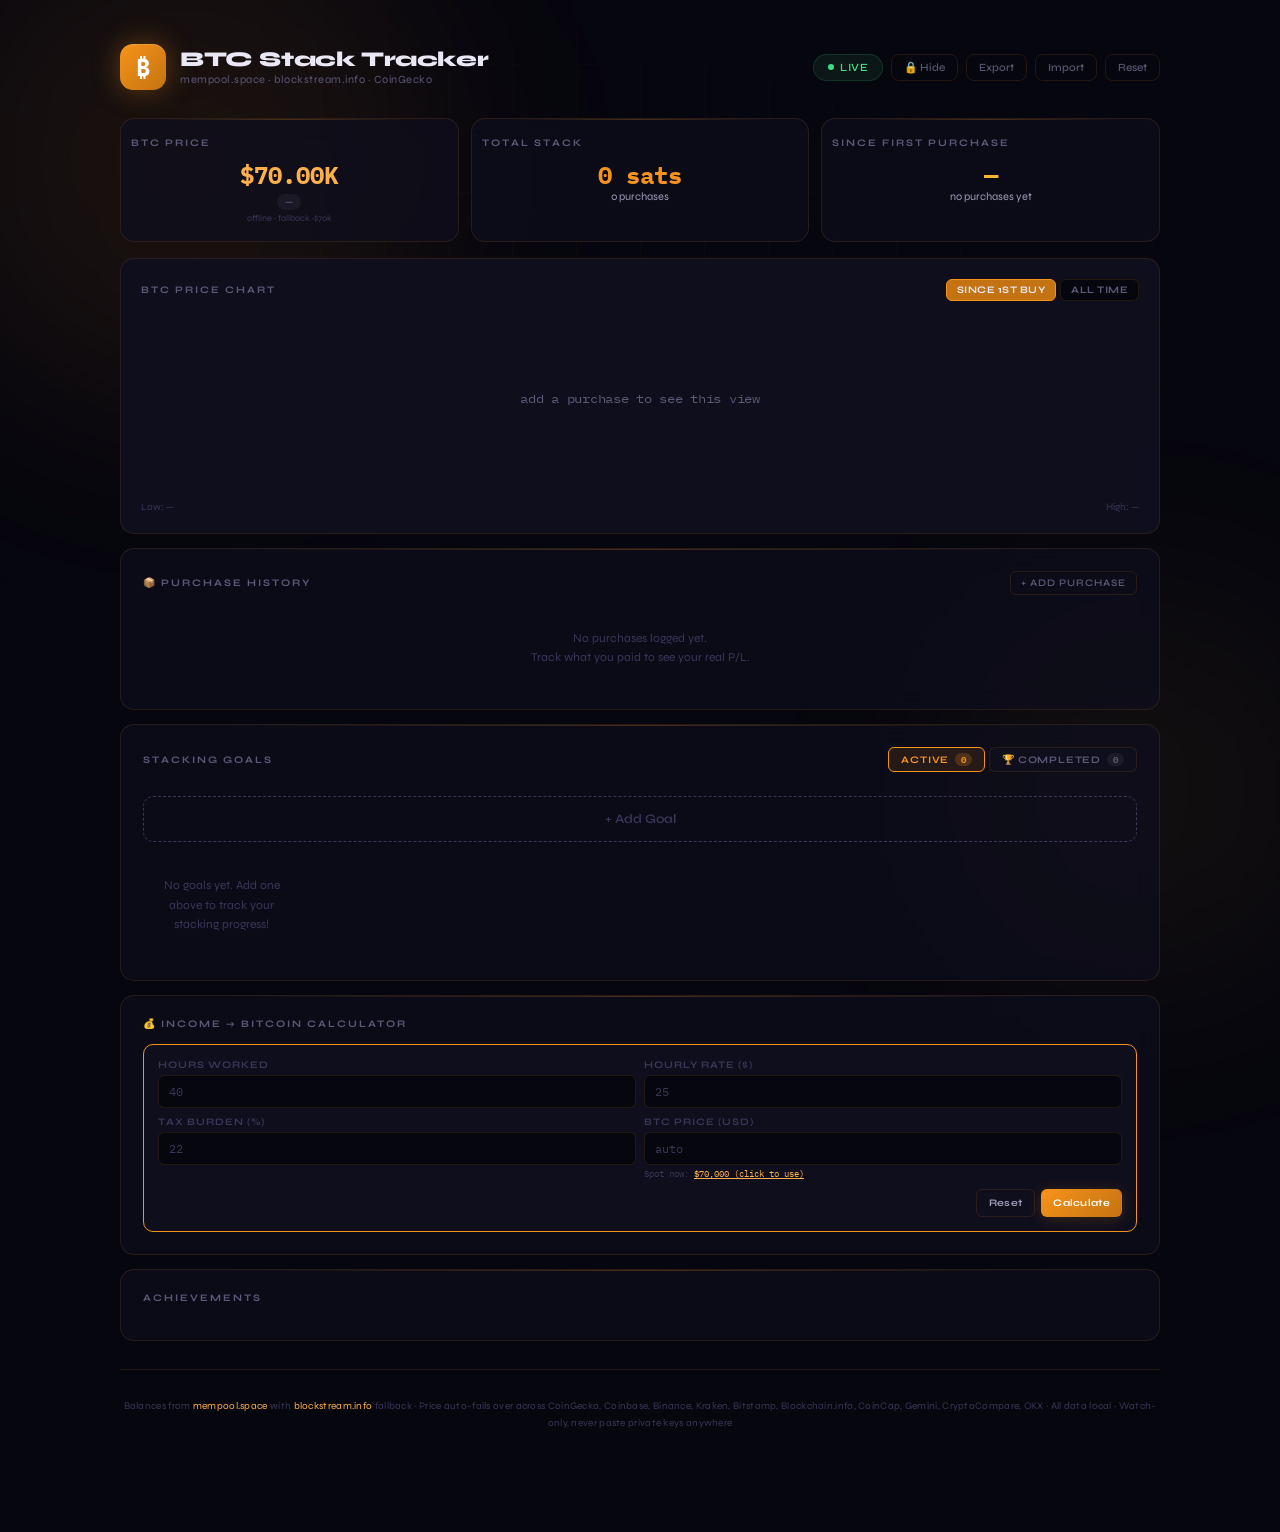
==== commit 965c30cb: "Update btc-tracker.html massive improvements" ====
--- a/btc-tracker.html
+++ b/btc-tracker.html
@@ -63,8 +63,9 @@
 .st:nth-child(1){animation-delay:.05s}.st:nth-child(2){animation-delay:.1s}
 .st:nth-child(3){animation-delay:.15s}.st:nth-child(4){animation-delay:.2s}
 
-.stats{display:grid;grid-template-columns:repeat(4,1fr);gap:12px;margin-bottom:16px}
+.stats{display:grid;grid-template-columns:repeat(3,1fr);gap:12px;margin-bottom:16px}
 @media(max-width:700px){.stats{grid-template-columns:1fr 1fr}}
+@media(max-width:480px){.stats{grid-template-columns:1fr}}
 .stat{text-align:center;padding:18px 10px}
 .sv{font-family:'IBM Plex Mono',monospace;font-size:24px;font-weight:700;margin:5px 0 3px;line-height:1;word-break:break-word}
 .sv.cp{color:var(--btc-soft)}.sv.ca{color:var(--green)}.sv.cpo{color:var(--btc)}.sv.ce{color:var(--amber)}
@@ -136,21 +137,78 @@
 .refresh-btn:disabled{opacity:.5;cursor:not-allowed}
 
 /* Goals */
-.gw{display:flex;flex-direction:column;gap:10px;margin-top:8px}
-.gi{background:var(--bg2);border:1px solid var(--border);border-radius:var(--r-sm);padding:16px;transition:border-color .2s}
+.gw{display:grid;grid-template-columns:repeat(auto-fill,minmax(150px,1fr));gap:10px;margin-top:10px}
+.gi{background:var(--bg2);border:1px solid var(--border);border-radius:var(--r-sm);padding:14px 10px 12px;transition:border-color .2s;display:flex;flex-direction:column;align-items:center;text-align:center;min-height:170px;position:relative;overflow:hidden}
 .gi:hover{border-color:var(--border2)}
-.gt{display:flex;justify-content:space-between;align-items:center;margin-bottom:10px}
-.gn{font-weight:700;font-size:14px;cursor:pointer;padding:2px 8px;border:1px solid transparent;border-radius:var(--r-xs);transition:border-color .2s}
+.gi-icon{line-height:0;margin-bottom:8px;filter:drop-shadow(0 4px 10px var(--btc-glow-s));display:flex;align-items:flex-end;justify-content:center;min-height:42px}
+.gi-icon svg{display:block}
+.gi.completed .gi-icon{filter:drop-shadow(0 4px 10px rgba(61,220,132,.3))}
+.gt{display:flex;justify-content:center;align-items:center;margin-bottom:6px;width:100%}
+.gn{font-weight:700;font-size:12px;cursor:pointer;padding:2px 6px;border:1px solid transparent;border-radius:var(--r-xs);transition:border-color .2s;max-width:100%;line-height:1.25;overflow:hidden;text-overflow:ellipsis;white-space:nowrap}
 .gn:hover{border-color:var(--text4)}
-.gb{display:flex;gap:4px}
-.gtr{height:6px;background:var(--bg);border-radius:3px;overflow:hidden;margin-bottom:8px}
+.gb{position:absolute;top:5px;right:5px;display:flex;gap:3px;z-index:2}
+.gb .btn{padding:2px 6px;font-size:9px;line-height:1;border-radius:4px}
+.gtr{height:5px;background:var(--bg);border-radius:3px;overflow:hidden;width:100%;margin-top:auto}
 .gf{height:100%;border-radius:3px;transition:width .6s cubic-bezier(.22,1,.36,1);background:linear-gradient(90deg,var(--btc),var(--amber))}
 .gf.dn{background:linear-gradient(90deg,var(--green),#6ee7b7)}
-.ginfo{display:flex;justify-content:space-between;font-size:11px;color:var(--text2)}
-.gpct{font-weight:700}.gpct.ok{color:var(--green)}
-.gmeta{font-size:11px;color:var(--text4);margin-top:5px;line-height:1.5}
+.ginfo{display:flex;flex-direction:column;align-items:center;font-size:10px;color:var(--text2);margin-top:6px;gap:1px;width:100%}
+.gpct{font-weight:700;font-family:'IBM Plex Mono',monospace;font-size:14px;color:var(--btc)}
+.gpct.ok{color:var(--green)}
+.gprog{font-family:'IBM Plex Mono',monospace;color:var(--text3);font-size:9px}
+.gmeta{font-size:9px;color:var(--text4);margin-top:5px;line-height:1.4}
 .gmeta .gc{color:var(--amber);font-family:'IBM Plex Mono',monospace;font-weight:500}
 .gmeta .gd{color:var(--green);font-weight:600}
+
+/* Goal tabs */
+.goal-tabs{display:flex;gap:4px;text-transform:none;letter-spacing:normal;margin-left:auto}
+.gtab{background:var(--bg2);border:1px solid var(--border);color:var(--text3);padding:5px 12px;border-radius:var(--r-xs);font-size:10px;font-weight:700;text-transform:uppercase;letter-spacing:.8px;cursor:pointer;transition:all .2s;font-family:inherit;display:inline-flex;align-items:center;gap:6px}
+.gtab:hover{color:var(--text);border-color:var(--border2)}
+.gtab.active{background:rgba(247,147,26,.1);border-color:var(--btc);color:var(--btc)}
+.gtab.active.completed-tab{background:rgba(61,220,132,.08);border-color:var(--green);color:var(--green)}
+.gtab-count{font-family:'IBM Plex Mono',monospace;font-size:9px;font-weight:700;background:rgba(255,255,255,.06);padding:1px 6px;border-radius:8px;min-width:16px;text-align:center;letter-spacing:0}
+.gtab.active .gtab-count{background:rgba(247,147,26,.2)}
+.gtab.active.completed-tab .gtab-count{background:rgba(61,220,132,.18)}
+
+/* Completed goal card + stamp */
+.gi.completed{border-color:rgba(61,220,132,.4);background:linear-gradient(135deg,rgba(61,220,132,.06),rgba(61,220,132,.01));position:relative;overflow:hidden}
+.gi.completed::before{content:'';position:absolute;inset:0;background:radial-gradient(ellipse at top right,rgba(61,220,132,.1),transparent 60%);pointer-events:none}
+.stamp{position:absolute;top:8px;left:8px;font-family:'IBM Plex Mono',monospace;font-size:8px;font-weight:800;letter-spacing:1.4px;color:var(--green);border:1.5px solid var(--green);border-radius:3px;padding:2px 6px 1px;transform:rotate(-8deg);background:rgba(61,220,132,.06);text-transform:uppercase;box-shadow:inset 0 0 0 1px rgba(61,220,132,.3),0 0 12px rgba(61,220,132,.15);pointer-events:none;user-select:none;text-align:center;line-height:1.2;z-index:1}
+.stamp-date{display:block;font-size:6.5px;letter-spacing:.6px;color:var(--green);opacity:.75;margin-top:1px;font-weight:600}
+@keyframes stampIn{0%{transform:rotate(-40deg) scale(3);opacity:0}60%{transform:rotate(-6deg) scale(1.15);opacity:1}100%{transform:rotate(-8deg) scale(1);opacity:1}}
+.stamp.fresh{animation:stampIn .6s cubic-bezier(.22,1,.36,1) both}
+.gempty{text-align:center;color:var(--text4);font-size:12px;padding:24px 10px;line-height:1.6}
+
+/* Celebration overlay */
+.celebration{position:fixed;inset:0;z-index:999;pointer-events:none;display:none;overflow:hidden}
+.celebration.show{display:block}
+.celebration-backdrop{position:absolute;inset:0;background:radial-gradient(ellipse at center,rgba(247,147,26,.18),transparent 60%);animation:ceBack 2.8s ease-out forwards}
+@keyframes ceBack{0%{opacity:0}15%{opacity:1}80%{opacity:1}100%{opacity:0}}
+.celebration-content{position:absolute;top:50%;left:50%;transform:translate(-50%,-50%);text-align:center;animation:ceIn 2.8s cubic-bezier(.22,1,.36,1) forwards}
+@keyframes ceIn{
+  0%{transform:translate(-50%,-50%) scale(.3) rotate(-10deg);opacity:0}
+  18%{transform:translate(-50%,-50%) scale(1.2) rotate(4deg);opacity:1}
+  30%{transform:translate(-50%,-50%) scale(1) rotate(0)}
+  78%{transform:translate(-50%,-50%) scale(1) rotate(0);opacity:1}
+  100%{transform:translate(-50%,-50%) scale(1.35) rotate(0);opacity:0}
+}
+.ce-emoji{font-size:clamp(80px,16vmin,150px);line-height:1;filter:drop-shadow(0 0 30px var(--btc-glow-s));animation:ceBounce .6s ease-in-out infinite alternate}
+@keyframes ceBounce{from{transform:translateY(0) rotate(-4deg)}to{transform:translateY(-14px) rotate(4deg)}}
+.ce-title{font-family:'Syne',sans-serif;font-size:clamp(36px,7vmin,64px);font-weight:800;letter-spacing:-1.5px;background:linear-gradient(135deg,var(--btc),var(--amber) 45%,var(--green));-webkit-background-clip:text;background-clip:text;-webkit-text-fill-color:transparent;color:transparent;margin:14px 0 8px;text-shadow:0 0 60px var(--btc-glow-s);line-height:1.05}
+.ce-sub{font-size:clamp(18px,2.6vmin,26px);color:var(--text);font-weight:700;letter-spacing:-.3px;max-width:90vw;padding:0 12px}
+.ce-target{font-family:'IBM Plex Mono',monospace;font-size:clamp(12px,1.8vmin,16px);color:var(--amber);margin-top:6px;font-weight:600;letter-spacing:.5px}
+
+.flash-ring{position:absolute;top:50%;left:50%;border:6px solid var(--btc);border-radius:50%;transform:translate(-50%,-50%);width:20px;height:20px;animation:ring 1.8s cubic-bezier(.22,1,.36,1) forwards}
+.flash-ring.r2{border-color:var(--amber);animation-delay:.15s;border-width:4px}
+.flash-ring.r3{border-color:var(--green);animation-delay:.3s;border-width:3px}
+@keyframes ring{
+  0%{width:20px;height:20px;opacity:1;border-width:8px}
+  100%{width:180vmin;height:180vmin;opacity:0;border-width:1px}
+}
+.confetti{position:absolute;top:-20px;width:10px;height:16px;opacity:0;will-change:transform;border-radius:2px;animation:cfall 3.2s linear forwards}
+@keyframes cfall{
+  0%{opacity:1;transform:translate3d(0,-30px,0) rotate(0deg)}
+  100%{opacity:0;transform:translate3d(var(--cx,0px),110vh,0) rotate(var(--cr,720deg))}
+}
 
 /* Achievements */
 .ag{display:grid;grid-template-columns:repeat(auto-fill,minmax(94px,1fr));gap:8px;margin-top:10px}
@@ -234,6 +292,7 @@
     </div>
     <div class="header-r">
       <div class="live-pill"><div class="live-dot"></div>Live</div>
+      <button class="hbtn" id="hideBtn" onclick="toggleHide()">🔒 Hide</button>
       <button class="hbtn" onclick="exportData()">Export</button>
       <button class="hbtn" onclick="document.getElementById('importFile').click()">Import</button>
       <input type="file" id="importFile" accept=".json,application/json" style="display:none" onchange="importData(event)">
@@ -250,18 +309,13 @@
     </div>
     <div class="g stat st">
       <div class="g-t">Total Stack</div>
-      <div class="sv cpo" id="vS">0 BTC</div>
-      <div class="ss" id="vSS">0 sats</div>
+      <div class="sv cpo" id="vS">0 sats</div>
+      <div class="ss" id="vSS">0 purchases</div>
     </div>
     <div class="g stat st">
-      <div class="g-t">USD Value</div>
-      <div class="sv ca" id="vU">$0.00</div>
-      <div class="ss" id="vUW">across 0 wallets</div>
-    </div>
-    <div class="g stat st">
-      <div class="g-t">vs 30d Ago</div>
-      <div class="sv ce" id="vC">—</div>
-      <div class="ss" id="vCS">based on holdings now</div>
+      <div class="g-t">Since First Purchase</div>
+      <div class="sv ce" id="vFP">—</div>
+      <div class="ss" id="vFPD">no purchases yet</div>
     </div>
   </div>
 
@@ -269,9 +323,8 @@
     <div class="chart-head">
       <div class="g-t" style="margin:0">BTC Price Chart</div>
       <div class="chart-tabs">
-        <button class="chart-tab on" data-range="30" onclick="loadChart(30)">30d</button>
-        <button class="chart-tab" data-range="90" onclick="loadChart(90)">90d</button>
-        <button class="chart-tab" data-range="max" onclick="loadChart('max')">All</button>
+        <button class="chart-tab on" data-range="fp" onclick="loadChart('fp')">Since 1st Buy</button>
+        <button class="chart-tab" data-range="max" onclick="loadChart('max')">All Time</button>
       </div>
     </div>
     <svg class="chart-svg" id="priceChart" viewBox="0 0 800 180" preserveAspectRatio="none"></svg>
@@ -281,34 +334,7 @@
     </div>
   </div>
 
-  <div class="g st" style="margin-bottom:14px">
-    <div class="g-t">
-      <span>Your Wallets</span>
-      <button class="refresh-btn" id="refreshBtn" onclick="refreshAll()">↻ Refresh</button>
-    </div>
-    <div id="walletList" class="wlist"></div>
-    <div id="walletEmpty" class="wempty">No wallets added yet.<br>Add a BTC address below to track its balance.</div>
-    <button class="wadd-btn" id="waddBtn" onclick="showAddWallet()">+ Add Wallet</button>
-    <div class="wform" id="wform" style="display:none">
-      <div class="wform-fields">
-        <div>
-          <label class="fl">Bitcoin Address</label>
-          <input type="text" id="waAddr" placeholder="bc1... / 1... / 3...">
-        </div>
-        <div>
-          <label class="fl">Label (optional)</label>
-          <input type="text" id="waLabel" class="label-input" placeholder="e.g. Cold Storage, Hardware Wallet">
-        </div>
-        <div class="wform-actions">
-          <button class="btn bs bo" onclick="hideAddWallet()">Cancel</button>
-          <button class="btn bs bp" onclick="saveWallet()">Add Wallet</button>
-        </div>
-      </div>
-    </div>
-    <div id="walletNote" style="font-size:10px;color:var(--text4);margin-top:12px;line-height:1.5;display:none">Balances refresh automatically every 5 minutes. Click ↻ Refresh to update now.</div>
-  </div>
-
-  <div class="g st" style="margin-bottom:14px">
+<div class="g st" style="margin-bottom:14px">
     <div class="g-t">
       <span>📦 Purchase History</span>
       <button class="refresh-btn" onclick="showAddPurchase()">+ Add Purchase</button>
@@ -350,9 +376,52 @@
   </div>
 
   <div class="g st" style="margin-bottom:14px">
-    <div class="g-t">Stacking Goals</div>
+    <div class="g-t">
+      <span>Stacking Goals</span>
+      <div class="goal-tabs">
+        <button class="gtab active" id="gtab-active" onclick="setGoalTab('active')">Active<span class="gtab-count" id="gtab-count-active">0</span></button>
+        <button class="gtab completed-tab" id="gtab-completed" onclick="setGoalTab('completed')">🏆 Completed<span class="gtab-count" id="gtab-count-completed">0</span></button>
+      </div>
+    </div>
+    <button class="wadd-btn" id="gAddBtn" onclick="addGoal()">+ Add Goal</button>
     <div class="gw" id="gW"></div>
-    <button class="wadd-btn" onclick="addGoal()">+ Add Goal</button>
+  </div>
+
+  <div class="g st" style="margin-bottom:14px">
+    <div class="g-t">
+      <span>💰 Income → Bitcoin Calculator</span>
+    </div>
+    <div class="purchase-form open" style="margin-bottom:0">
+      <div class="pf-grid">
+        <div class="pf-field">
+          <label>Hours Worked</label>
+          <input type="number" id="calcHours" placeholder="40" min="0" step="any">
+        </div>
+        <div class="pf-field">
+          <label>Hourly Rate ($)</label>
+          <input type="number" id="calcRate" placeholder="25" min="0" step="any">
+        </div>
+        <div class="pf-field">
+          <label>Tax Burden (%)</label>
+          <input type="number" id="calcTax" placeholder="22" min="0" max="100" step="any">
+        </div>
+        <div class="pf-field">
+          <label>BTC Price (USD)</label>
+          <input type="number" id="calcBtcPrice" placeholder="auto" min="0" step="any">
+          <div class="pf-price-hint">Spot now: <a onclick="useSpotForCalc()" id="calcPriceHint">—</a></div>
+        </div>
+      </div>
+      <div class="pf-actions">
+        <button class="btn bs bo" onclick="resetCalc()">Reset</button>
+        <button class="btn bs bp" onclick="runCalc()">Calculate</button>
+      </div>
+    </div>
+    <div id="calcResults" style="display:none;flex-direction:column;gap:5px;margin-top:10px;padding-top:10px;border-top:1px solid var(--border)">
+      <div class="pt-row"><span>Gross Earnings</span><span id="calcGross">—</span></div>
+      <div class="pt-row"><span>Tax Owed</span><span id="calcTaxAmt">—</span></div>
+      <div class="pt-row"><span>After-Tax Pay</span><span id="calcNet">—</span></div>
+      <div class="pt-row pt-pnl-row"><span>Bitcoin Earned</span><span id="calcBtc">—</span></div>
+    </div>
   </div>
 
   <div class="g st" style="margin-bottom:16px">
@@ -361,18 +430,30 @@
   </div>
 
   <div class="foot">
-    Balances from <a href="https://mempool.space" target="_blank" rel="noopener">mempool.space</a> with <a href="https://blockstream.info" target="_blank" rel="noopener">blockstream.info</a> fallback · Price from CoinGecko · All data local · Watch-only, never paste private keys anywhere
+    Balances from <a href="https://mempool.space" target="_blank" rel="noopener">mempool.space</a> with <a href="https://blockstream.info" target="_blank" rel="noopener">blockstream.info</a> fallback · Price auto-fails over across CoinGecko, Coinbase, Binance, Kraken, Bitstamp, Blockchain.info, CoinCap, Gemini, CryptoCompare, OKX · All data local · Watch-only, never paste private keys anywhere
   </div>
 </div>
 
 <div class="mbg" id="modal">
   <div class="mbox">
     <h3 id="mT">Edit Goal</h3>
-    <div class="fd"><label class="fl">Goal Name</label><input type="text" id="mN" placeholder="e.g. Stack to 1 BTC"></div>
+    <div class="fd"><label class="fl">Goal Name</label><input type="text" id="mN" placeholder="e.g. Sats Goal #1"></div>
     <div class="fd"><label class="fl">Target BTC</label><input type="number" id="mA" placeholder="e.g. 1" min="0" step="any"></div>
     <div class="mf">
       <button class="btn bo" onclick="closeModal()">Cancel</button>
-      <button class="btn bp" onclick="saveModal()">Save</button>
+      <button class="btn bp" id="mSave" onclick="saveModal()">Save</button>
+    </div>
+  </div>
+</div>
+
+<div class="mbg" id="pinModal">
+  <div class="mbox">
+    <h3 id="pinTitle">Set PIN</h3>
+    <div class="fd"><label class="fl" id="pinMsg">Choose a 4–8 digit PIN</label><input type="password" id="pinInput" inputmode="numeric" pattern="[0-9]*" maxlength="8" autocomplete="off"></div>
+    <div class="fd" style="color:var(--red);font-size:11px;min-height:14px" id="pinErr"></div>
+    <div class="mf">
+      <button class="btn bo" onclick="pinCancel()">Cancel</button>
+      <button class="btn bp" onclick="pinSubmit()">OK</button>
     </div>
   </div>
 </div>
@@ -382,13 +463,27 @@
   <div class="tm" id="tM">Achievement Unlocked!</div>
 </div>
 
+<div class="celebration" id="celebration" aria-hidden="true">
+  <div class="celebration-backdrop"></div>
+  <div class="flash-ring"></div>
+  <div class="flash-ring r2"></div>
+  <div class="flash-ring r3"></div>
+  <div id="confettiContainer" style="position:absolute;inset:0;pointer-events:none"></div>
+  <div class="celebration-content">
+    <div class="ce-emoji" id="ceEmoji">🎉</div>
+    <div class="ce-title" id="ceTitle">GOAL COMPLETED!</div>
+    <div class="ce-sub" id="ceSub">—</div>
+    <div class="ce-target" id="ceTarget">—</div>
+  </div>
+</div>
+
 <script>
 const KEY='btc_stack_v1';
-let S={wallets:[],purchases:[],goals:[],unlocked:[],price:0,priceChg30:0,priceThen:0};
+let S={wallets:[],purchases:[],goals:[],unlocked:[],price:0,priceChg30:0,priceThen:0,goalView:'active'};
 let chartData=null,chartRange=30;
 
-function load(){try{const r=localStorage.getItem(KEY);if(r){const d=JSON.parse(r);Object.assign(S,d);if(!S.wallets)S.wallets=[];if(!S.purchases)S.purchases=[];if(!S.goals)S.goals=[];if(!S.unlocked)S.unlocked=[]}}catch(e){}}
-function save(){try{localStorage.setItem(KEY,JSON.stringify({wallets:S.wallets,purchases:S.purchases,goals:S.goals,unlocked:S.unlocked}))}catch(e){}}
+function load(){try{const r=localStorage.getItem(KEY);if(r){const d=JSON.parse(r);Object.assign(S,d);if(!S.wallets)S.wallets=[];if(!S.purchases)S.purchases=[];if(!S.goals)S.goals=[];if(!S.unlocked)S.unlocked=[]}}catch(e){}hidden=!!localStorage.getItem('btc_hidden_v1');const hb=document.getElementById('hideBtn');if(hb)hb.textContent=hidden?'🔓 Show':'🔒 Hide';}
+function save(){try{localStorage.setItem(KEY,JSON.stringify({wallets:S.wallets,purchases:S.purchases,goals:S.goals,unlocked:S.unlocked,price:S.price,priceChg30:S.priceChg30,priceThen:S.priceThen,priceTs:S.priceTs}))}catch(e){}}
 
 function validAddr(a){
   if(!a)return false;
@@ -411,71 +506,279 @@
   return'$'+n.toFixed(2);
 }
 function shortAddr(a){if(!a)return'';if(a.length<=20)return a;return a.slice(0,10)+'…'+a.slice(-8)}
+const MASK='••••';
+let hidden=false;
+function pinHash(s){
+  let h1=0xdeadbeef,h2=0x41c6ce57;
+  for(let i=0;i<s.length;i++){
+    const c=s.charCodeAt(i);
+    h1=Math.imul(h1^c,2654435761);
+    h2=Math.imul(h2^c,1597334677);
+  }
+  h1=Math.imul(h1^(h1>>>16),2246822507)^Math.imul(h2^(h2>>>13),3266489909);
+  h2=Math.imul(h2^(h2>>>16),2246822507)^Math.imul(h1^(h1>>>13),3266489909);
+  return(4294967296*(2097151&h2)+(h1>>>0)).toString(16);
+}
+function applyHide(){
+  const btn=document.getElementById('hideBtn');
+  if(btn)btn.textContent=hidden?'🔓 Show':'🔒 Hide';
+  try{render();renderPurchases();if(chartData)renderChart()}catch(e){console.error(e)}
+}
+let pinFlow=null,pinFirst='';
+function showPin(title,msg,mode){
+  pinFlow=mode;pinFirst='';
+  document.getElementById('pinTitle').textContent=title;
+  document.getElementById('pinMsg').textContent=msg;
+  document.getElementById('pinInput').value='';
+  document.getElementById('pinErr').textContent='';
+  document.getElementById('pinModal').classList.add('open');
+  setTimeout(()=>document.getElementById('pinInput').focus(),60);
+}
+function pinCancel(){document.getElementById('pinModal').classList.remove('open');pinFlow=null;pinFirst=''}
+function pinSubmit(){
+  const v=document.getElementById('pinInput').value;
+  const err=document.getElementById('pinErr');
+  if(pinFlow==='set'){
+    if(!/^\d{4,8}$/.test(v)){err.textContent='PIN must be 4–8 digits';return}
+    pinFirst=v;pinFlow='confirm';
+    document.getElementById('pinTitle').textContent='Confirm PIN';
+    document.getElementById('pinMsg').textContent='Enter the same PIN again';
+    document.getElementById('pinInput').value='';err.textContent='';
+    document.getElementById('pinInput').focus();
+  }else if(pinFlow==='confirm'){
+    if(v!==pinFirst){err.textContent='PINs do not match';return}
+    localStorage.setItem('btc_pin_hash_v1',pinHash(v));
+    pinCancel();
+    hidden=true;localStorage.setItem('btc_hidden_v1','1');applyHide();
+    queueToast('🔐','PIN set · funds hidden');
+  }else if(pinFlow==='verify'){
+    if(pinHash(v)!==localStorage.getItem('btc_pin_hash_v1')){err.textContent='Incorrect PIN';return}
+    pinCancel();
+    hidden=false;localStorage.removeItem('btc_hidden_v1');applyHide();
+  }
+}
+function toggleHide(){
+  try{
+    if(hidden){
+      const stored=localStorage.getItem('btc_pin_hash_v1');
+      if(!stored){hidden=false;localStorage.removeItem('btc_hidden_v1');applyHide();return}
+      showPin('Enter PIN','Enter your PIN to show funds','verify');
+    }else{
+      if(!localStorage.getItem('btc_pin_hash_v1')){
+        showPin('Set PIN','Choose a 4–8 digit PIN to lock your funds','set');
+      }else{
+        hidden=true;localStorage.setItem('btc_hidden_v1','1');applyHide();
+      }
+    }
+  }catch(e){console.error('toggleHide failed:',e);queueToast('⚠️','Hide failed: '+(e.message||e))}
+}
+document.addEventListener('keydown',e=>{
+  if(e.key==='Enter'&&document.getElementById('pinModal')?.classList.contains('open')){e.preventDefault();pinSubmit()}
+  if(e.key==='Escape'&&document.getElementById('pinModal')?.classList.contains('open')){e.preventDefault();pinCancel()}
+});
+function timeSince(d){
+  const ms=Date.now()-d.getTime();
+  if(!isFinite(ms)||ms<0)return'—';
+  const days=Math.floor(ms/86400000);
+  if(days<1){const hr=Math.floor(ms/3600000),min=Math.floor((ms%3600000)/60000);return hr+'h '+min+'m'}
+  if(days<31)return days+'d';
+  const totalMo=Math.floor(days/30.4375);
+  if(totalMo<12){const remD=days-Math.floor(totalMo*30.4375);return totalMo+'mo'+(remD>0?' '+remD+'d':'')}
+  const yr=Math.floor(totalMo/12),remMo=totalMo%12;
+  return yr+'y'+(remMo>0?' '+remMo+'mo':'');
+}
 
 /* ── Price ── */
 const PRICE_APIS=[
-  {url:'https://api.coingecko.com/api/v3/simple/price?ids=bitcoin&vs_currencies=usd',get:d=>d.bitcoin?.usd||0},
+  {name:'CoinGecko',url:'https://api.coingecko.com/api/v3/simple/price?ids=bitcoin&vs_currencies=usd',get:d=>+d?.bitcoin?.usd||0},
+  {name:'Coinbase',url:'https://api.coinbase.com/v2/prices/BTC-USD/spot',get:d=>+d?.data?.amount||0},
+  {name:'Binance',url:'https://api.binance.com/api/v3/ticker/price?symbol=BTCUSDT',get:d=>+d?.price||0},
+  {name:'Binance.US',url:'https://api.binance.us/api/v3/ticker/price?symbol=BTCUSD',get:d=>+d?.price||0},
+  {name:'Kraken',url:'https://api.kraken.com/0/public/Ticker?pair=XBTUSD',get:d=>+d?.result?.XXBTZUSD?.c?.[0]||0},
+  {name:'Bitstamp',url:'https://www.bitstamp.net/api/v2/ticker/btcusd/',get:d=>+d?.last||0},
+  {name:'Blockchain.info',url:'https://blockchain.info/ticker',get:d=>+d?.USD?.last||0},
+  {name:'CoinCap',url:'https://api.coincap.io/v2/assets/bitcoin',get:d=>+d?.data?.priceUsd||0},
+  {name:'Gemini',url:'https://api.gemini.com/v1/pubticker/btcusd',get:d=>+d?.last||0},
+  {name:'CryptoCompare',url:'https://min-api.cryptocompare.com/data/price?fsym=BTC&tsyms=USD',get:d=>+d?.USD||0},
+  {name:'OKX',url:'https://www.okx.com/api/v5/market/ticker?instId=BTC-USDT',get:d=>+d?.data?.[0]?.last||0},
 ];
 async function fetchPrice(){
   const ts=document.getElementById('vPT');
   for(const api of PRICE_APIS){
     try{
-      const ac=new AbortController(),t=setTimeout(()=>ac.abort(),15000);
+      const ac=new AbortController(),t=setTimeout(()=>ac.abort(),8000);
       const r=await fetch(api.url,{signal:ac.signal,cache:'no-store'});
       clearTimeout(t);
       if(!r.ok)continue;
       const d=await r.json(),p=api.get(d);
-      if(p>0){S.price=p;ts.textContent='updated '+new Date().toLocaleTimeString();render();return}
+      if(p>0){S.price=p;S.priceTs=Date.now();ts.textContent='updated '+new Date().toLocaleTimeString()+' · '+api.name;save();render();return}
     }catch(e){}
   }
-  if(S.price<=0){S.price=70000;ts.textContent='fallback ~$70k'}
-  else ts.textContent='cached · retrying';
+  if(S.price>0){
+    const age=S.priceTs?Math.round((Date.now()-S.priceTs)/60000):null;
+    ts.textContent=age!=null?`cached ${age}m ago · all APIs blocked`:'cached · all APIs blocked';
+  }else{
+    S.price=70000;ts.textContent='offline · fallback ~$70k';
+  }
   render();
 }
 
+/* ── Live WebSocket price stream ── */
+const WS_PROVIDERS=[
+  {name:'Coinbase',url:'wss://ws-feed.exchange.coinbase.com',sub:ws=>ws.send(JSON.stringify({type:'subscribe',product_ids:['BTC-USD'],channels:['ticker']})),parse:m=>m.type==='ticker'?+m.price:null},
+  {name:'Binance',url:'wss://stream.binance.com:9443/ws/btcusdt@miniTicker',sub:()=>{},parse:m=>+m.c||null},
+  {name:'Kraken',url:'wss://ws.kraken.com',sub:ws=>ws.send(JSON.stringify({event:'subscribe',pair:['XBT/USD'],subscription:{name:'ticker'}})),parse:m=>Array.isArray(m)&&m[1]&&m[1].c?+m[1].c[0]:null},
+  {name:'Bitstamp',url:'wss://ws.bitstamp.net',sub:ws=>ws.send(JSON.stringify({event:'bts:subscribe',data:{channel:'live_trades_btcusd'}})),parse:m=>m.event==='trade'&&m.data?+m.data.price:null},
+];
+let priceWS=null,wsProvIdx=0,wsRetry=null,wsConnected=false;
+function connectPriceWS(){
+  if(wsRetry){clearTimeout(wsRetry);wsRetry=null}
+  if(priceWS){try{priceWS.onclose=null;priceWS.close()}catch(e){}}
+  const prov=WS_PROVIDERS[wsProvIdx%WS_PROVIDERS.length];
+  let ws;
+  try{ws=new WebSocket(prov.url)}catch(e){wsProvIdx++;wsRetry=setTimeout(connectPriceWS,3000);return}
+  priceWS=ws;
+  let opened=false,gotData=false;
+  const watchdog=setTimeout(()=>{if(!gotData){try{ws.close()}catch(e){}}},10000);
+  ws.onopen=()=>{opened=true;try{prov.sub(ws)}catch(e){}};
+  ws.onmessage=ev=>{
+    try{
+      const m=JSON.parse(ev.data);
+      const p=prov.parse(m);
+      if(p>0){
+        gotData=true;wsConnected=true;
+        S.price=p;S.priceTs=Date.now();
+        const ts=document.getElementById('vPT');
+        if(ts)ts.textContent='live · '+prov.name;
+        save();render();
+      }
+    }catch(e){}
+  };
+  ws.onerror=()=>{try{ws.close()}catch(e){}};
+  ws.onclose=()=>{
+    clearTimeout(watchdog);
+    wsConnected=false;
+    if(!opened||!gotData)wsProvIdx++;
+    wsRetry=setTimeout(connectPriceWS,opened?2000:5000);
+  };
+}
+
 async function fetchChange30d(){
-  try{
-    const ac=new AbortController(),t=setTimeout(()=>ac.abort(),15000);
-    const r=await fetch('https://api.coingecko.com/api/v3/coins/bitcoin/market_chart?vs_currency=usd&days=30&interval=daily',{signal:ac.signal,cache:'no-store'});
-    clearTimeout(t);
-    if(!r.ok)return;
-    const d=await r.json(),prices=d.prices||[];
-    if(prices.length>=2){
-      const first=prices[0][1],last=prices[prices.length-1][1];
-      if(first>0){S.priceChg30=(last-first)/first*100;S.priceThen=first;render()}
-    }
-  }catch(e){}
-}
-
-async function loadChart(days){
-  chartRange=days;
-  document.querySelectorAll('.chart-tab').forEach(b=>b.classList.toggle('on',b.dataset.range===String(days)));
+  const APIs=[
+    {url:'https://api.coingecko.com/api/v3/coins/bitcoin/market_chart?vs_currency=usd&days=30&interval=daily',parse:d=>(d?.prices||[]).map(p=>p[1])},
+    {url:'https://api.binance.com/api/v3/klines?symbol=BTCUSDT&interval=1d&limit=30',parse:d=>(d||[]).map(k=>+k[4])},
+    {url:'https://min-api.cryptocompare.com/data/v2/histoday?fsym=BTC&tsym=USD&limit=30',parse:d=>(d?.Data?.Data||[]).map(p=>+p.close)},
+    {url:'https://api.coincap.io/v2/assets/bitcoin/history?interval=d1',parse:d=>{const a=(d?.data||[]).map(p=>+p.priceUsd);return a.slice(-30)}},
+  ];
+  for(const api of APIs){
+    try{
+      const ac=new AbortController(),t=setTimeout(()=>ac.abort(),8000);
+      const r=await fetch(api.url,{signal:ac.signal,cache:'no-store'});
+      clearTimeout(t);
+      if(!r.ok)continue;
+      const d=await r.json(),prices=api.parse(d);
+      if(prices.length>=2){
+        const first=prices[0],last=prices[prices.length-1];
+        if(first>0){S.priceChg30=(last-first)/first*100;S.priceThen=first;save();render();return}
+      }
+    }catch(e){}
+  }
+}
+
+async function loadChart(range){
+  chartRange=range;
+  document.querySelectorAll('.chart-tab').forEach(b=>b.classList.toggle('on',b.dataset.range===String(range)));
   const svg=document.getElementById('priceChart');
   svg.innerHTML='<text x="400" y="90" text-anchor="middle" fill="#5c5878" font-family="IBM Plex Mono" font-size="11">loading…</text>';
-  try{
-    const ac=new AbortController(),t=setTimeout(()=>ac.abort(),15000);
-    const r=await fetch(`https://api.coingecko.com/api/v3/coins/bitcoin/market_chart?vs_currency=usd&days=${days}`,{signal:ac.signal,cache:'no-store'});
-    clearTimeout(t);
-    if(!r.ok)throw 0;
-    const d=await r.json();
-    chartData=d.prices||[];
-    renderChart();
-  }catch(e){
-    svg.innerHTML='<text x="400" y="90" text-anchor="middle" fill="#ff5c6c" font-family="IBM Plex Mono" font-size="11">chart unavailable</text>';
-  }
+  const now=Date.now(),dayMs=86400000;
+  let days=range;
+  if(range==='fp'){
+    const fp=(S.purchases||[]).reduce((m,x)=>{const t=new Date(x.date).getTime();return isFinite(t)&&(m===null||t<m)?t:m},null);
+    if(fp===null){
+      svg.innerHTML='<text x="400" y="90" text-anchor="middle" fill="#5c5878" font-family="IBM Plex Mono" font-size="11">add a purchase to see this view</text>';
+      chartData=null;
+      const lo=document.getElementById('chartLow'),hi=document.getElementById('chartHigh');
+      if(lo)lo.textContent='Low: —';if(hi)hi.textContent='High: —';
+      return;
+    }
+    days=Math.max(1,Math.ceil((now-(fp-dayMs))/dayMs));
+  }
+  const binanceInt=days<=1?'1h':days<=7?'4h':'1d';
+  const binanceLimit=days<=1?24:days<=7?42:Math.min(days,1000);
+  const ccLimit=Math.min(days,2000);
+  const APIs=[
+    {url:`https://api.coingecko.com/api/v3/coins/bitcoin/market_chart?vs_currency=usd&days=${days}`,parse:d=>d?.prices||[]},
+    {url:`https://api.binance.com/api/v3/klines?symbol=BTCUSDT&interval=${binanceInt}&limit=${binanceLimit}`,parse:d=>(d||[]).map(k=>[k[0],+k[4]])},
+    {url:days<=1?`https://min-api.cryptocompare.com/data/v2/histohour?fsym=BTC&tsym=USD&limit=24`:`https://min-api.cryptocompare.com/data/v2/histoday?fsym=BTC&tsym=USD&limit=${ccLimit}`,parse:d=>(d?.Data?.Data||[]).map(p=>[p.time*1000,+p.close])},
+    {url:`https://api.coincap.io/v2/assets/bitcoin/history?interval=${days<=1?'h1':'d1'}&start=${now-days*dayMs}&end=${now}`,parse:d=>(d?.data||[]).map(p=>[p.time,+p.priceUsd])},
+  ];
+  for(const api of APIs){
+    try{
+      const ac=new AbortController(),t=setTimeout(()=>ac.abort(),8000);
+      const r=await fetch(api.url,{signal:ac.signal,cache:'no-store'});
+      clearTimeout(t);
+      if(!r.ok)continue;
+      const d=await r.json(),pts=api.parse(d);
+      if(pts&&pts.length>=2){chartData=pts;renderChart();return}
+    }catch(e){}
+  }
+  svg.innerHTML='<text x="400" y="90" text-anchor="middle" fill="#ff5c6c" font-family="IBM Plex Mono" font-size="11">chart unavailable</text>';
 }
 
 function renderChart(){
   if(!chartData||!chartData.length)return;
   const svg=document.getElementById('priceChart'),W=800,H=180,P=8;
-  const prices=chartData.map(p=>p[1]),min=Math.min(...prices),max=Math.max(...prices),range=max-min||1;
+  const prices=chartData.map(p=>p[1]);
+  const t0=chartData[0][0],t1=chartData[chartData.length-1][0],span=t1-t0||1;
+  const purch=hidden?[]:(S.purchases||[]).filter(p=>{const t=new Date(p.date).getTime();return isFinite(t)&&t>=t0&&t<=t1&&p.price>0});
+  const allPrices=prices.concat(purch.map(p=>p.price));
+  const min=Math.min(...allPrices),max=Math.max(...allPrices),range=max-min||1;
   const x=i=>P+(i/(chartData.length-1))*(W-2*P);
+  const xT=t=>P+((t-t0)/span)*(W-2*P);
   const y=v=>H-P-((v-min)/range)*(H-2*P);
   const pts=chartData.map((p,i)=>x(i)+','+y(p[1])).join(' ');
   const area=`M ${x(0)},${H-P} L ${chartData.map((p,i)=>x(i)+','+y(p[1])).join(' L ')} L ${x(chartData.length-1)},${H-P} Z`;
   const up=prices[prices.length-1]>=prices[0];
   const col=up?'#3ddc84':'#ff5c6c',fill=up?'rgba(61,220,132,.25)':'rgba(255,92,108,.25)';
-  svg.innerHTML=`<defs><linearGradient id="gradC" x1="0" x2="0" y1="0" y2="1"><stop offset="0%" stop-color="${fill}"/><stop offset="100%" stop-color="${fill.replace(/[\d\.]+\)$/,'0)')}"/></linearGradient></defs><path d="${area}" fill="url(#gradC)"/><polyline points="${pts}" fill="none" stroke="${col}" stroke-width="1.5" stroke-linejoin="round"/>`;
+  const cur=S.price||0;
+  const fmtSatsCompact=s=>{
+    if(s>=1e8)return(s/1e8).toFixed(s>=1e10?2:3)+' BTC';
+    if(s>=1e6)return(s/1e6).toFixed(2)+'M sats';
+    if(s>=10000)return(s/1000).toFixed(1)+'k sats';
+    return s.toLocaleString()+' sats';
+  };
+  const sortedPurch=purch.slice().sort((a,b)=>new Date(a.date)-new Date(b.date));
+  const rowEnds=[];
+  const labelData=sortedPurch.map(p=>{
+    const cx=xT(new Date(p.date).getTime()),cy=y(p.price);
+    const sats=Math.round(p.amt*1e8);
+    const txt=hidden?MASK:fmtSatsCompact(sats);
+    const halfW=txt.length*2.7+3;
+    const left=cx-halfW;
+    let row=0;
+    while(rowEnds[row]!==undefined&&rowEnds[row]+2>left)row++;
+    rowEnds[row]=cx+halfW;
+    return{p,cx,cy,sats,txt,row,halfW};
+  });
+  const rowOffset=row=>row%2===0?-(10+(row/2)*11):(12+((row-1)/2)*11);
+  const dots=labelData.map(({p,cx,cy,sats,txt,row,halfW})=>{
+    const ds=new Date(p.date).toLocaleDateString();
+    const elapsed=timeSince(new Date(p.date));
+    let pnlLine='';
+    if(cur>0&&p.price>0){
+      const pnl=(cur-p.price)*p.amt,pct=(cur-p.price)/p.price*100,sign=pnl>=0?'+':'-',arrow=pnl>=0?'▲':'▼';
+      pnlLine=hidden?`\nAppreciation: ${MASK}`:`\nAppreciation: ${arrow} ${sign}${fU(Math.abs(pnl))} (${sign}${Math.abs(pct).toFixed(2)}%)`;
+    }
+    const satsTip=hidden?MASK+' sats':sats.toLocaleString()+' sats';
+    const priceTip=hidden?MASK:fU(p.price);
+    const tip=`${ds} · ${satsTip} @ ${priceTip}${p.note?' · '+p.note:''}${pnlLine}\n${elapsed} ago${cur>0?' · now '+fU(cur):''}`;
+    let off=rowOffset(row),ty=cy+off;
+    if(ty<8)ty=cy+Math.abs(off);
+    if(ty>H-2)ty=cy-Math.abs(off);
+    const lblX=Math.max(halfW,Math.min(W-halfW,cx));
+    return`<g><circle cx="${cx.toFixed(2)}" cy="${cy.toFixed(2)}" r="9" fill="rgba(247,147,26,.18)" pointer-events="none"/><circle cx="${cx.toFixed(2)}" cy="${cy.toFixed(2)}" r="5" fill="#f7931a" stroke="#06060e" stroke-width="2"><title>${tip}</title></circle><text x="${lblX.toFixed(2)}" y="${ty.toFixed(2)}" text-anchor="middle" font-family="IBM Plex Mono,monospace" font-size="9" font-weight="700" fill="#ffb04a" stroke="#06060e" stroke-width="3" paint-order="stroke" pointer-events="none">${txt}</text></g>`;
+  }).join('');
+  svg.innerHTML=`<defs><linearGradient id="gradC" x1="0" x2="0" y1="0" y2="1"><stop offset="0%" stop-color="${fill}"/><stop offset="100%" stop-color="${fill.replace(/[\d\.]+\)$/,'0)')}"/></linearGradient></defs><path d="${area}" fill="url(#gradC)"/><polyline points="${pts}" fill="none" stroke="${col}" stroke-width="1.5" stroke-linejoin="round"/>${dots}`;
   document.getElementById('chartLow').textContent='Low: '+fU(min);
   document.getElementById('chartHigh').textContent='High: '+fU(max);
 }
@@ -506,7 +809,7 @@
   if(refreshing||!S.wallets.length)return;
   refreshing=true;
   const btn=document.getElementById('refreshBtn');
-  btn.disabled=true;btn.innerHTML='<span class="spin"></span> Refreshing…';
+  if(btn){btn.disabled=true;btn.innerHTML='<span class="spin"></span> Refreshing…'}
   S.wallets.forEach(w=>{w.loading=true;w.error=null});
   renderWallets();
   await Promise.allSettled(S.wallets.map(async w=>{
@@ -519,7 +822,7 @@
   }));
   save();
   refreshing=false;
-  btn.disabled=false;btn.innerHTML='↻ Refresh';
+  if(btn){btn.disabled=false;btn.innerHTML='↻ Refresh'}
   renderWallets();render();
 }
 
@@ -576,11 +879,20 @@
 }
 
 function totalSats(){return S.wallets.reduce((s,w)=>s+(w.balance||0),0)}
+function totalPurchaseBTC(){return (S.purchases||[]).reduce((s,p)=>s+(p.amt||0),0)}
+function goalProgressBTC(walletBTC){
+  // Goals track max(wallet, purchases) so logging a purchase advances the
+  // goal without needing a wallet address. If both are present, we take
+  // whichever is higher to avoid double-counting when your wallet already
+  // holds the purchased BTC.
+  return Math.max(walletBTC||0, totalPurchaseBTC());
+}
 
 function renderWallets(){
   const list=document.getElementById('walletList');
   const empty=document.getElementById('walletEmpty');
   const note=document.getElementById('walletNote');
+  if(!list||!empty||!note)return;
   if(!S.wallets.length){list.innerHTML='';empty.style.display='block';note.style.display='none';return}
   empty.style.display='none';note.style.display='block';
   const p=S.price;
@@ -654,12 +966,14 @@
   }
   S.purchases.sort((a,b)=>new Date(b.date)-new Date(a.date));
   save();hideAddPurchase();renderPurchases();render();
+  if(chartRange==='fp')loadChart('fp');else renderChart();
 }
 
 function delPurchase(id){
   if(!confirm('Remove this purchase?'))return;
   S.purchases=S.purchases.filter(p=>p.id!==id);
   save();renderPurchases();render();
+  if(chartRange==='fp')loadChart('fp');else renderChart();
 }
 
 function renderPurchases(){
@@ -679,7 +993,9 @@
     const curValue=cur>0?p.amt*cur:0;
     totalBtc+=p.amt;totalBasis+=basisValue;totalCur+=curValue;
     let pnlHTML;
-    if(cur<=0){
+    if(hidden){
+      pnlHTML=`<span class="p-basis">@ ${MASK} · ${MASK} → ${MASK}</span>`;
+    }else if(cur<=0){
       pnlHTML=`<span class="p-basis">@ ${fU(p.price)} = ${fU(basisValue)} cost</span>`;
     }else{
       const pnl=curValue-basisValue;
@@ -689,14 +1005,18 @@
       const sign=pnl>=0?'+':'';
       pnlHTML=`<span class="p-basis">@ ${fU(p.price)} · ${fU(basisValue)} → ${fU(curValue)}</span><span class="p-sep">·</span><span class="p-pnl ${cls}">${sign}${fU(Math.abs(pnl))} (${sign}${pct.toFixed(1)}%) ${arrow}</span>`;
     }
-    const btcLabel=p.amt>=0.01?p.amt.toFixed(4)+' BTC':Math.round(p.amt*1e8).toLocaleString()+' sats';
+    const btcLabel=hidden?MASK+' sats':(p.amt>=0.01?p.amt.toFixed(4)+' BTC':Math.round(p.amt*1e8).toLocaleString()+' sats');
     return`<div class="purchase-item"><div class="p-row-main"><span class="p-amt">${btcLabel}</span><span class="p-date">${ds}</span><span class="p-note">${p.note||''}</span><button class="p-btn p-edit" onclick="editPurchase(${p.id})" title="Edit">✎</button><button class="p-btn p-del" onclick="delPurchase(${p.id})" title="Remove">✕</button></div><div class="p-row-pnl">${pnlHTML}</div></div>`;
   }).join('');
-  document.getElementById('ptTotalBtc').textContent=totalBtc.toFixed(8)+' BTC';
-  document.getElementById('ptTotalBasis').textContent=fU(totalBasis);
+  document.getElementById('ptTotalBtc').textContent=hidden?MASK+' BTC':totalBtc.toFixed(8)+' BTC';
+  document.getElementById('ptTotalBasis').textContent=hidden?MASK:fU(totalBasis);
   const avgEntry=totalBtc>0?totalBasis/totalBtc:0;
-  document.getElementById('ptAvgEntry').textContent=fU(avgEntry)+' / BTC';
-  if(cur>0){
+  document.getElementById('ptAvgEntry').textContent=hidden?MASK+' / BTC':fU(avgEntry)+' / BTC';
+  if(hidden){
+    document.getElementById('ptTotalCur').textContent=MASK;
+    const pnlEl=document.getElementById('ptTotalPnl');
+    pnlEl.textContent=MASK;pnlEl.style.color='';
+  }else if(cur>0){
     document.getElementById('ptTotalCur').textContent=fU(totalCur);
     const pnl=totalCur-totalBasis,pct=totalBasis>0?(pnl/totalBasis*100):0;
     const sign=pnl>=0?'+':'',arrow=pnl>=0?'↑':'↓';
@@ -711,11 +1031,68 @@
 
 /* ── Goals ── */
 let eI=null;
-function addGoal(){S.goals.push({id:Date.now().toString(36),name:'Stack to '+(S.goals.length+1)+' BTC',target:1});save();render()}
+function goalIcon(targetBTC){
+  // Stack of coins. Pile size scales with the target: more sats -> more coins.
+  const t=targetBTC||0;
+  let count;
+  if(t<=0||t<0.001)count=2;
+  else if(t<0.01)count=3;
+  else if(t<0.1)count=4;
+  else if(t<1)count=5;
+  else count=Math.min(14, 5 + Math.floor(t));
+
+  const sideH=6, rx=22, maxH=72;
+  let ry=5, gap=8;
+  const naturalH=(count-1)*gap + 2*ry + sideH;
+  if(naturalH>maxH){
+    const s=(maxH-sideH)/(naturalH-sideH);
+    ry*=s; gap*=s;
+  }
+  const baseY=2 + (count-1)*gap + ry;
+  const topY =baseY - (count-1)*gap;
+  const vbH  =baseY + sideH + 6;
+  const hx=n=>n.toString(16).padStart(2,'0');
+
+  let svg='<svg viewBox="0 0 64 '+vbH.toFixed(1)+'" width="48" height="'+(48*vbH/64).toFixed(1)+'" xmlns="http://www.w3.org/2000/svg" aria-hidden="true">';
+  svg+='<ellipse cx="32" cy="'+(baseY+sideH+3).toFixed(1)+'" rx="20" ry="2.5" fill="rgba(0,0,0,.35)"/>';
+  for(let n=0;n<count;n++){
+    const y=baseY-n*gap;
+    const tt=count<=1?1:n/(count-1);
+    const r=Math.round(0x8a+tt*(0xd6-0x8a));
+    const g=Math.round(0x4a+tt*(0x84-0x4a));
+    const b=Math.round(0x0e+tt*(0x24-0x0e));
+    const sideC='#'+hx(r)+hx(g)+hx(b);
+    const topC=n===count-1?'#ffb04a':'#f7931a';
+    svg+='<rect x="'+(32-rx)+'" y="'+y.toFixed(2)+'" width="'+(rx*2)+'" height="'+sideH+'" fill="'+sideC+'"/>';
+    svg+='<ellipse cx="32" cy="'+y.toFixed(2)+'" rx="'+rx+'" ry="'+ry.toFixed(2)+'" fill="'+topC+'"/>';
+  }
+  const fs=Math.max(4,Math.min(7,ry*1.4)).toFixed(1);
+  svg+='<text x="32" y="'+(topY+ry*0.55+0.5).toFixed(2)+'" text-anchor="middle" font-family="IBM Plex Mono,monospace" font-size="'+fs+'" font-weight="800" fill="#5a3010">'+String.fromCharCode(0x20BF)+'</text>';
+  svg+='</svg>';
+  return svg;
+}
+function nextGoalNumber(){
+  let max=0;
+  (S.goals||[]).forEach(g=>{
+    const m=(g.name||'').match(/Sats Goal #(\d+)/i);
+    if(m){const n=parseInt(m[1],10);if(n>max)max=n}
+  });
+  return max+1;
+}
+function addGoal(){
+  eI='new';
+  document.getElementById('mT').textContent='New Goal';
+  document.getElementById('mSave').textContent='Create';
+  document.getElementById('mN').value='Sats Goal #'+nextGoalNumber();
+  document.getElementById('mA').value='1';
+  document.getElementById('modal').classList.add('open');
+  setTimeout(()=>{const n=document.getElementById('mN');n.focus();n.select()},100);
+}
 function delGoal(i){S.goals.splice(i,1);save();render()}
 function editGoal(i){
   eI=i;const g=S.goals[i];
   document.getElementById('mT').textContent='Edit Goal';
+  document.getElementById('mSave').textContent='Save';
   document.getElementById('mN').value=g.name;
   document.getElementById('mA').value=g.target;
   document.getElementById('modal').classList.add('open');
@@ -724,21 +1101,146 @@
 function closeModal(){document.getElementById('modal').classList.remove('open');eI=null}
 function saveModal(){
   if(eI===null)return;
-  S.goals[eI].name=document.getElementById('mN').value.trim()||'Untitled';
-  S.goals[eI].target=Math.max(0,parseFloat(document.getElementById('mA').value)||0);
+  const name=document.getElementById('mN').value.trim()||'Untitled';
+  const target=Math.max(0,parseFloat(document.getElementById('mA').value)||0);
+  const cur=goalProgressBTC(totalSats()/1e8);
+  if(eI==='new'){
+    const g={id:Date.now().toString(36),name,target};
+    if(g.target>0&&cur>=g.target)g.completedAt=Date.now();
+    S.goals.push(g);
+    S.goalView='active';
+  }else{
+    const g=S.goals[eI];
+    g.name=name;
+    g.target=target;
+    // Silent re-sync of completion state on edits — raising the target above
+    // current progress un-completes; lowering below it silently completes.
+    if(g.target>0&&cur<g.target){delete g.completedAt}
+    else if(g.target>0&&cur>=g.target&&!g.completedAt){g.completedAt=Date.now()}
+  }
   save();closeModal();render();
 }
 document.getElementById('modal').addEventListener('click',e=>{if(e.target.id==='modal')closeModal()});
 document.getElementById('mA').addEventListener('keydown',e=>{if(e.key==='Enter')saveModal()});
 
+function setGoalTab(view){
+  S.goalView=(view==='completed')?'completed':'active';
+  render();
+}
+
+/* Celebration: massive overlay + confetti when a goal first completes */
+function spawnConfetti(){
+  const container=document.getElementById('confettiContainer');
+  if(!container)return;
+  container.innerHTML='';
+  const colors=['#f7931a','#f5b731','#3ddc84','#42e8d5','#ff5c6c','#ffb04a','#ffffff'];
+  const count=90;
+  const frag=document.createDocumentFragment();
+  for(let i=0;i<count;i++){
+    const c=document.createElement('div');
+    c.className='confetti';
+    c.style.left=(Math.random()*100)+'vw';
+    c.style.background=colors[Math.floor(Math.random()*colors.length)];
+    c.style.setProperty('--cx',((Math.random()-0.5)*400)+'px');
+    c.style.setProperty('--cr',(Math.floor(Math.random()*1080)-540)+'deg');
+    c.style.animationDelay=(Math.random()*0.6)+'s';
+    c.style.animationDuration=(2.6+Math.random()*1.5)+'s';
+    c.style.width=(7+Math.random()*7)+'px';
+    c.style.height=(11+Math.random()*9)+'px';
+    if(Math.random()<0.3)c.style.borderRadius='50%';
+    frag.appendChild(c);
+  }
+  container.appendChild(frag);
+}
+
+let _celebrateQueue=[],_celebrating=false;
+function celebrate(name,target){
+  _celebrateQueue.push({name,target});
+  if(!_celebrating)runCelebrate();
+}
+function runCelebrate(){
+  if(!_celebrateQueue.length){_celebrating=false;return}
+  _celebrating=true;
+  const{name,target}=_celebrateQueue.shift();
+  const emojis=['🎉','🏆','🎊','⚡','💎','🚀','🔥'];
+  document.getElementById('ceEmoji').textContent=emojis[Math.floor(Math.random()*emojis.length)];
+  document.getElementById('ceSub').textContent=name;
+  document.getElementById('ceTarget').textContent='🎯  '+target+' BTC';
+  const c=document.getElementById('celebration');
+  c.classList.remove('show');void c.offsetWidth;   // restart animation cleanly
+  spawnConfetti();
+  c.classList.add('show');
+  setTimeout(()=>{
+    c.classList.remove('show');
+    const cc=document.getElementById('confettiContainer');if(cc)cc.innerHTML='';
+    setTimeout(runCelebrate,300);
+  },2800);
+}
+
 function renderGoals(totalBTC){
   const w=document.getElementById('gW');
-  if(!S.goals.length){w.innerHTML='<div class="wempty" style="padding:14px 10px">No goals yet. Add one above to track your stacking progress!</div>';return}
   const p=S.price;
-  w.innerHTML=S.goals.map((g,i)=>{
-    const pct=g.target>0?Math.min(100,totalBTC/g.target*100):100,done=pct>=100;
-    const rem=Math.max(0,g.target-totalBTC);
-    return`<div class="gi"><div class="gt"><div class="gn" onclick="editGoal(${i})" title="Click to edit">${g.name}</div><div class="gb"><button class="btn bs bo" onclick="editGoal(${i})">✏️</button><button class="btn bs bd" onclick="delGoal(${i})">✕</button></div></div><div class="gtr"><div class="gf${done?' dn':''}" style="width:${pct}%"></div></div><div class="ginfo"><span>${totalBTC.toFixed(6)} / ${g.target} BTC</span><span class="gpct${done?' ok':''}">${pct.toFixed(2)}%</span></div><div class="gmeta">${done?'<span class="gd">✓ Goal achieved!</span>':'Need <span class="gc">'+rem.toFixed(6)+' BTC ('+fU(rem*p)+')</span> more'}</div></div>`;
+
+  // ── Pass 1: detect natural completions (balance crossed the target)
+  //    and fire the celebration. This runs from render(), which is called
+  //    on every balance refresh / purchase add / UI change.
+  S.goals.forEach(g=>{
+    if(!g.completedAt&&g.target>0&&totalBTC>=g.target){
+      g.completedAt=Date.now();
+      celebrate(g.name,g.target);
+      save();
+    }
+  });
+
+  // ── Pass 2: split active vs completed (preserve original indices for
+  //    editGoal/delGoal callbacks so deletion still targets the right item).
+  const active=[],completed=[];
+  S.goals.forEach((g,i)=>{(g.completedAt?completed:active).push({g,i})});
+  completed.sort((a,b)=>(b.g.completedAt||0)-(a.g.completedAt||0));
+
+  // Tab counts + active state
+  const view=S.goalView||'active';
+  document.getElementById('gtab-count-active').textContent=active.length;
+  document.getElementById('gtab-count-completed').textContent=completed.length;
+  document.getElementById('gtab-active').classList.toggle('active',view==='active');
+  document.getElementById('gtab-completed').classList.toggle('active',view==='completed');
+
+  // Hide "+ Add Goal" on the Completed view — adding belongs to Active
+  const addBtn=document.getElementById('gAddBtn');
+  if(addBtn)addBtn.style.display=view==='completed'?'none':'';
+
+  const list=view==='completed'?completed:active;
+  if(!list.length){
+    let empty;
+    if(view==='completed')empty='🏆 No completed goals yet.<br>Hit your first target and it\'ll land here.';
+    else if(S.goals.length)empty='🎯 All goals completed!<br>Add a new one to keep stacking.';
+    else empty='No goals yet. Add one above to track your stacking progress!';
+    w.innerHTML='<div class="gempty">'+empty+'</div>';
+    return;
+  }
+
+  w.innerHTML=list.map(({g,i})=>{
+    const pct=g.target>0?Math.min(100,totalBTC/g.target*100):100;
+    const done=!!g.completedAt;
+    const completedDate=done?new Date(g.completedAt).toLocaleDateString('en-US',{month:'short',day:'numeric',year:'numeric'}):'';
+    const stampFresh=done&&(Date.now()-g.completedAt<3200)?' fresh':'';
+    const stampHTML=done?'<div class="stamp'+stampFresh+'">✓ DONE<span class="stamp-date">'+completedDate+'</span></div>':'';
+    const editHandler=done?'':'editGoal('+i+')';
+    const editTitle=done?'':'Click to edit';
+    const actionBtns=done
+      ?'<button class="btn bs bd" onclick="delGoal('+i+')" title="Remove from completed">✕</button>'
+      :'<button class="btn bs bo" onclick="editGoal('+i+')" title="Edit">✏️</button><button class="btn bs bd" onclick="delGoal('+i+')" title="Delete">✕</button>';
+    const progLine=hidden?MASK+' / '+g.target+' BTC':totalBTC.toFixed(6)+' / '+g.target+' BTC';
+    const pctLine=hidden?MASK:pct.toFixed(1)+'%';
+    return '<div class="gi'+(done?' completed':'')+'">'+stampHTML+
+      '<div class="gb">'+actionBtns+'</div>'+
+      '<div class="gi-icon">'+goalIcon(g.target)+'</div>'+
+      '<div class="gn" onclick="'+editHandler+'" title="'+editTitle+'">'+g.name+'</div>'+
+      '<div class="gtr"><div class="gf'+(done?' dn':'')+'" style="width:'+(hidden?0:pct)+'%"></div></div>'+
+      '<div class="ginfo">'+
+      '<span class="gpct'+(done?' ok':'')+'">'+pctLine+'</span>'+
+      '<span class="gprog">'+progLine+'</span>'+
+      '</div></div>';
   }).join('');
 }
 
@@ -788,7 +1290,7 @@
 }
 function renderAch(sats){
   document.getElementById('aG').innerHTML=T.map(a=>{
-    const on=sats>=a.t;
+    const on=!hidden&&sats>=a.t;
     const label=a.t<1e8?fSats(a.t):((a.t/1e8)+' BTC');
     return`<div class="ac ${on?'on':'off'}">${on?'<div class="ack">✓</div>':''}<div class="ae">${a.e}</div><div class="al">${a.n}</div><div class="av">${label}</div><div class="av" style="font-size:9px;color:#6b6560;margin-top:2px">${a.p}</div></div>`;
   }).join('');
@@ -796,28 +1298,54 @@
 
 /* ── Render ── */
 function render(){
-  const p=S.price,sats=totalSats(),btc=sats/1e8,usd=btc*p;
+  const p=S.price,sats=Math.round(totalPurchaseBTC()*1e8),btc=sats/1e8;
+  const nP=(S.purchases||[]).length;
   document.getElementById('vP').textContent=p>0?fU(p):'—';
   const b=document.getElementById('vPB');
   if(S.priceChg30!==0){b.textContent=(S.priceChg30>=0?'+':'')+S.priceChg30.toFixed(2)+'% 30d';b.className='sb '+(S.priceChg30>=0?'up':'down')}
   else{b.textContent='—';b.className='sb ne'}
-  document.getElementById('vS').textContent=fBTC(sats);
-  document.getElementById('vSS').textContent=fSats(sats);
-  document.getElementById('vU').textContent=fU(usd);
-  document.getElementById('vUW').textContent='across '+S.wallets.length+' wallet'+(S.wallets.length===1?'':'s');
-  if(S.priceThen>0){
-    const then=btc*S.priceThen,diff=usd-then,pct=then>0?(diff/then)*100:0;
-    document.getElementById('vC').textContent=(diff>=0?'+':'')+fU(Math.abs(diff));
-    document.getElementById('vC').style.color=diff>=0?'var(--green)':'var(--red)';
-    document.getElementById('vCS').textContent=(pct>=0?'+':'')+pct.toFixed(2)+'% vs 30d ago';
-  }else{
-    document.getElementById('vC').textContent='—';
-    document.getElementById('vCS').textContent='waiting on 30d data';
-  }
-  renderGoals(btc);
+  document.getElementById('vS').textContent=hidden?MASK+' sats':sats.toLocaleString()+' sats';
+  document.getElementById('vSS').textContent=hidden?MASK:nP+' purchase'+(nP===1?'':'s');
+  const fp=(S.purchases||[]).reduce((m,x)=>{const t=new Date(x.date).getTime();return isFinite(t)&&(m===null||t<m)?t:m},null);
+  const vFP=document.getElementById('vFP'),vFPD=document.getElementById('vFPD');
+  if(fp!==null){vFP.textContent=hidden?MASK:timeSince(new Date(fp));vFPD.textContent=hidden?MASK:new Date(fp).toLocaleDateString()}
+  else{vFP.textContent='—';vFPD.textContent='no purchases yet'}
+  renderGoals(goalProgressBTC(btc));
   renderPurchases();
+  updateCalcHint();
   if(Math.abs(sats-lastAchSats)>Math.max(1000,lastAchSats*0.0005)){renderAch(sats);lastAchSats=sats}
   checkAch(sats);
+}
+
+/* ── Income → Bitcoin Calculator ── */
+function updateCalcHint(){
+  const el=document.getElementById('calcPriceHint');
+  if(!el)return;
+  el.textContent=S.price>0?'$'+S.price.toLocaleString(undefined,{maximumFractionDigits:2})+' (click to use)':'—';
+}
+function useSpotForCalc(){
+  if(S.price>0)document.getElementById('calcBtcPrice').value=S.price.toFixed(2);
+}
+function resetCalc(){
+  ['calcHours','calcRate','calcTax','calcBtcPrice'].forEach(id=>{document.getElementById(id).value=''});
+  document.getElementById('calcResults').style.display='none';
+}
+function runCalc(){
+  const hours=parseFloat(document.getElementById('calcHours').value)||0;
+  const rate=parseFloat(document.getElementById('calcRate').value)||0;
+  let tax=parseFloat(document.getElementById('calcTax').value);
+  if(!isFinite(tax)||tax<0)tax=0; if(tax>100)tax=100;
+  let btcP=parseFloat(document.getElementById('calcBtcPrice').value);
+  if(!isFinite(btcP)||btcP<=0)btcP=S.price||0;
+  const gross=hours*rate;
+  const taxAmt=gross*(tax/100);
+  const net=gross-taxAmt;
+  const usd=n=>'$'+n.toLocaleString(undefined,{minimumFractionDigits:2,maximumFractionDigits:2});
+  document.getElementById('calcGross').textContent=usd(gross);
+  document.getElementById('calcTaxAmt').textContent=usd(taxAmt);
+  document.getElementById('calcNet').textContent=usd(net);
+  document.getElementById('calcBtc').textContent=btcP>0?(net/btcP).toFixed(8)+' BTC':'— (no BTC price)';
+  document.getElementById('calcResults').style.display='flex';
 }
 
 /* ── Export/Import/Reset ── */
@@ -864,9 +1392,10 @@
 
 /* ── Init ── */
 load();renderWallets();render();
-fetchPrice();setInterval(fetchPrice,60000);
+fetchPrice();setInterval(()=>{if(!wsConnected)fetchPrice()},60000);
+connectPriceWS();
 fetchChange30d();setInterval(fetchChange30d,3600000);
-loadChart(30);
+loadChart('fp');
 if(S.wallets.length)refreshAll();
 setInterval(()=>{if(!document.hidden)refreshAll()},300000);
 </script>
